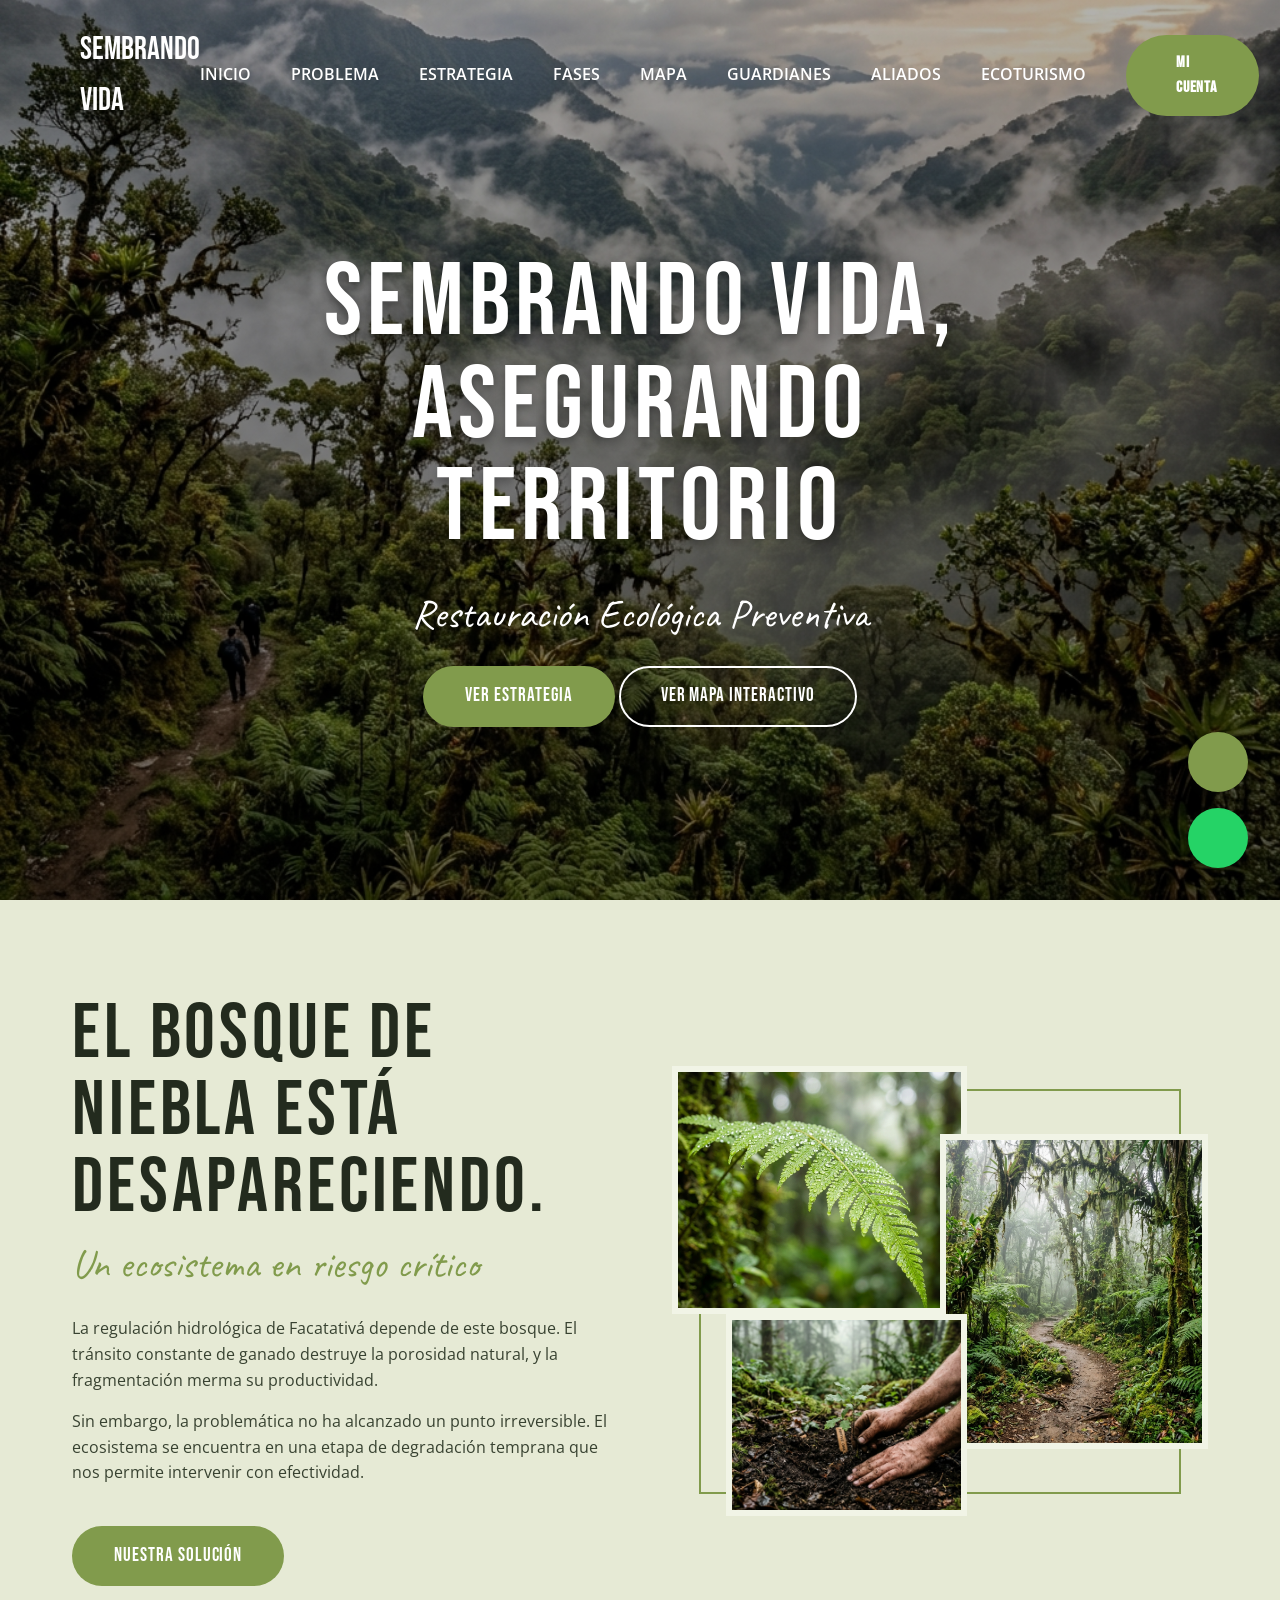
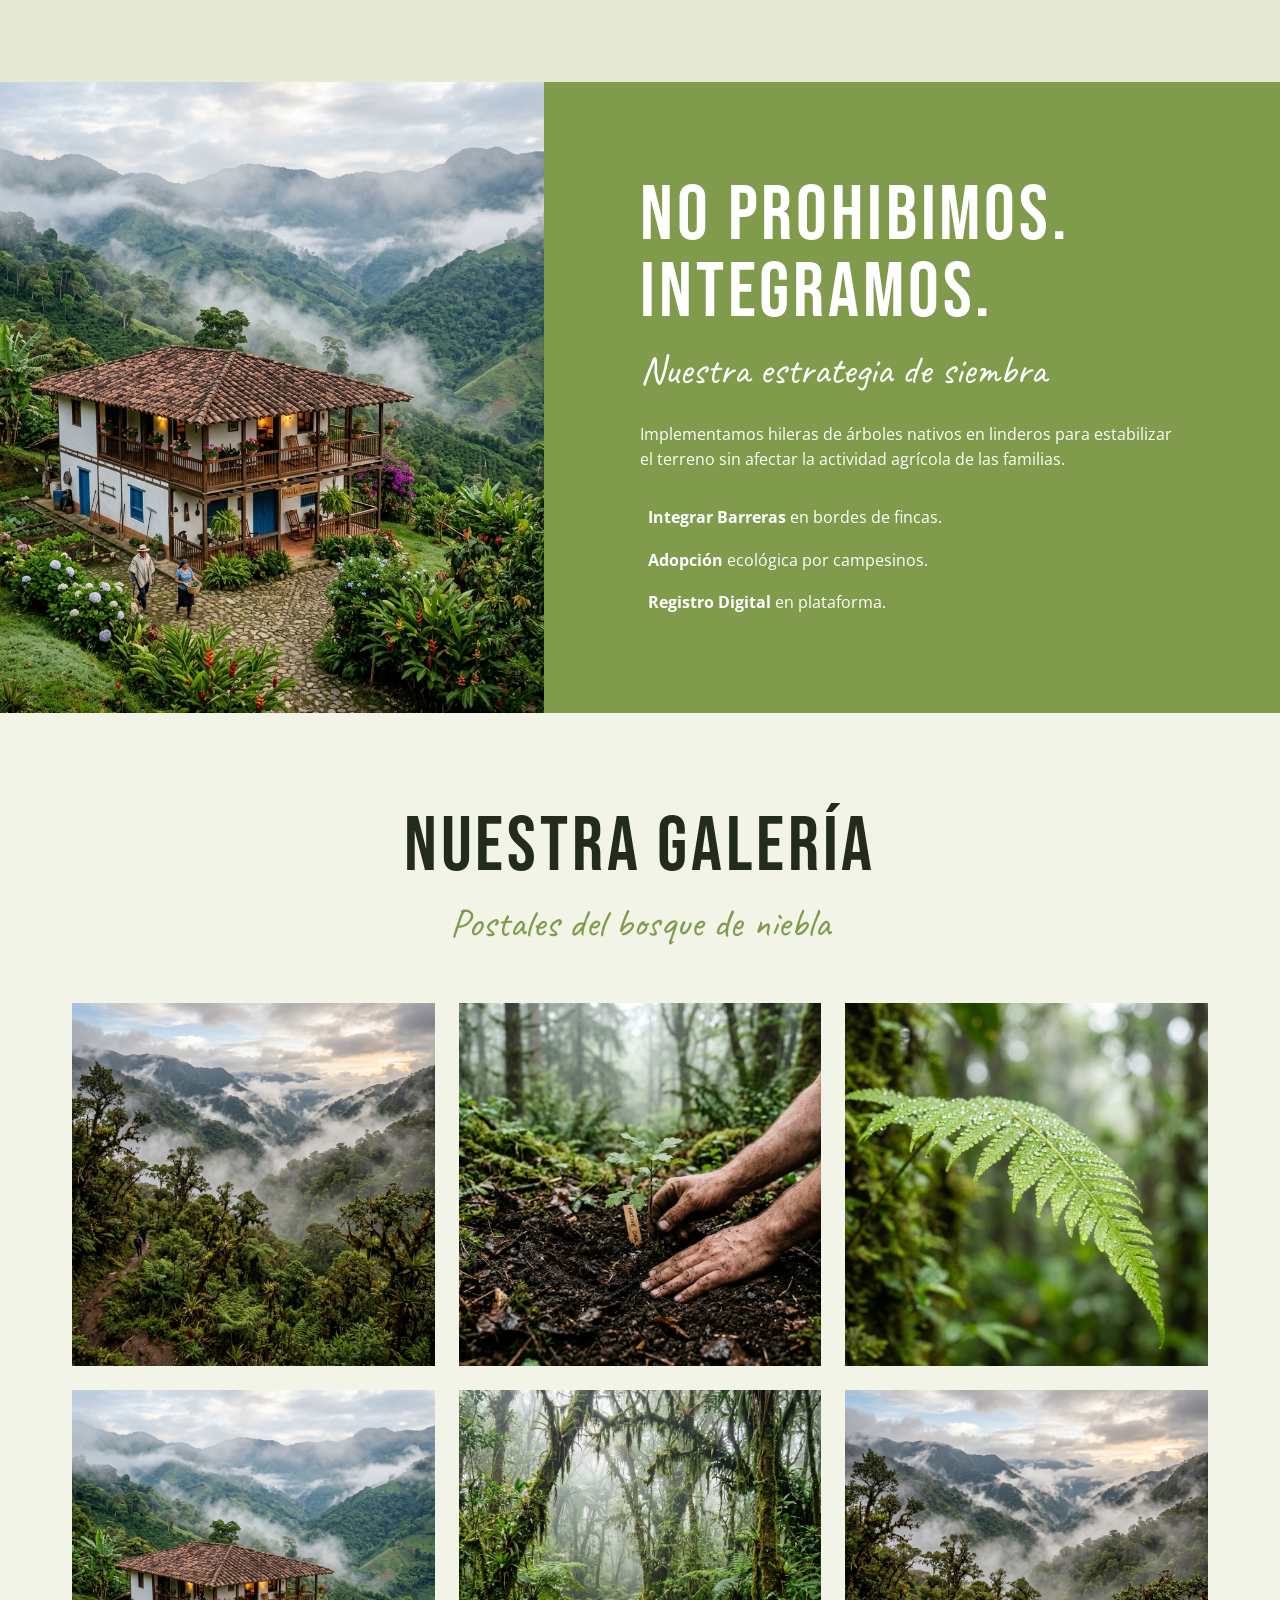
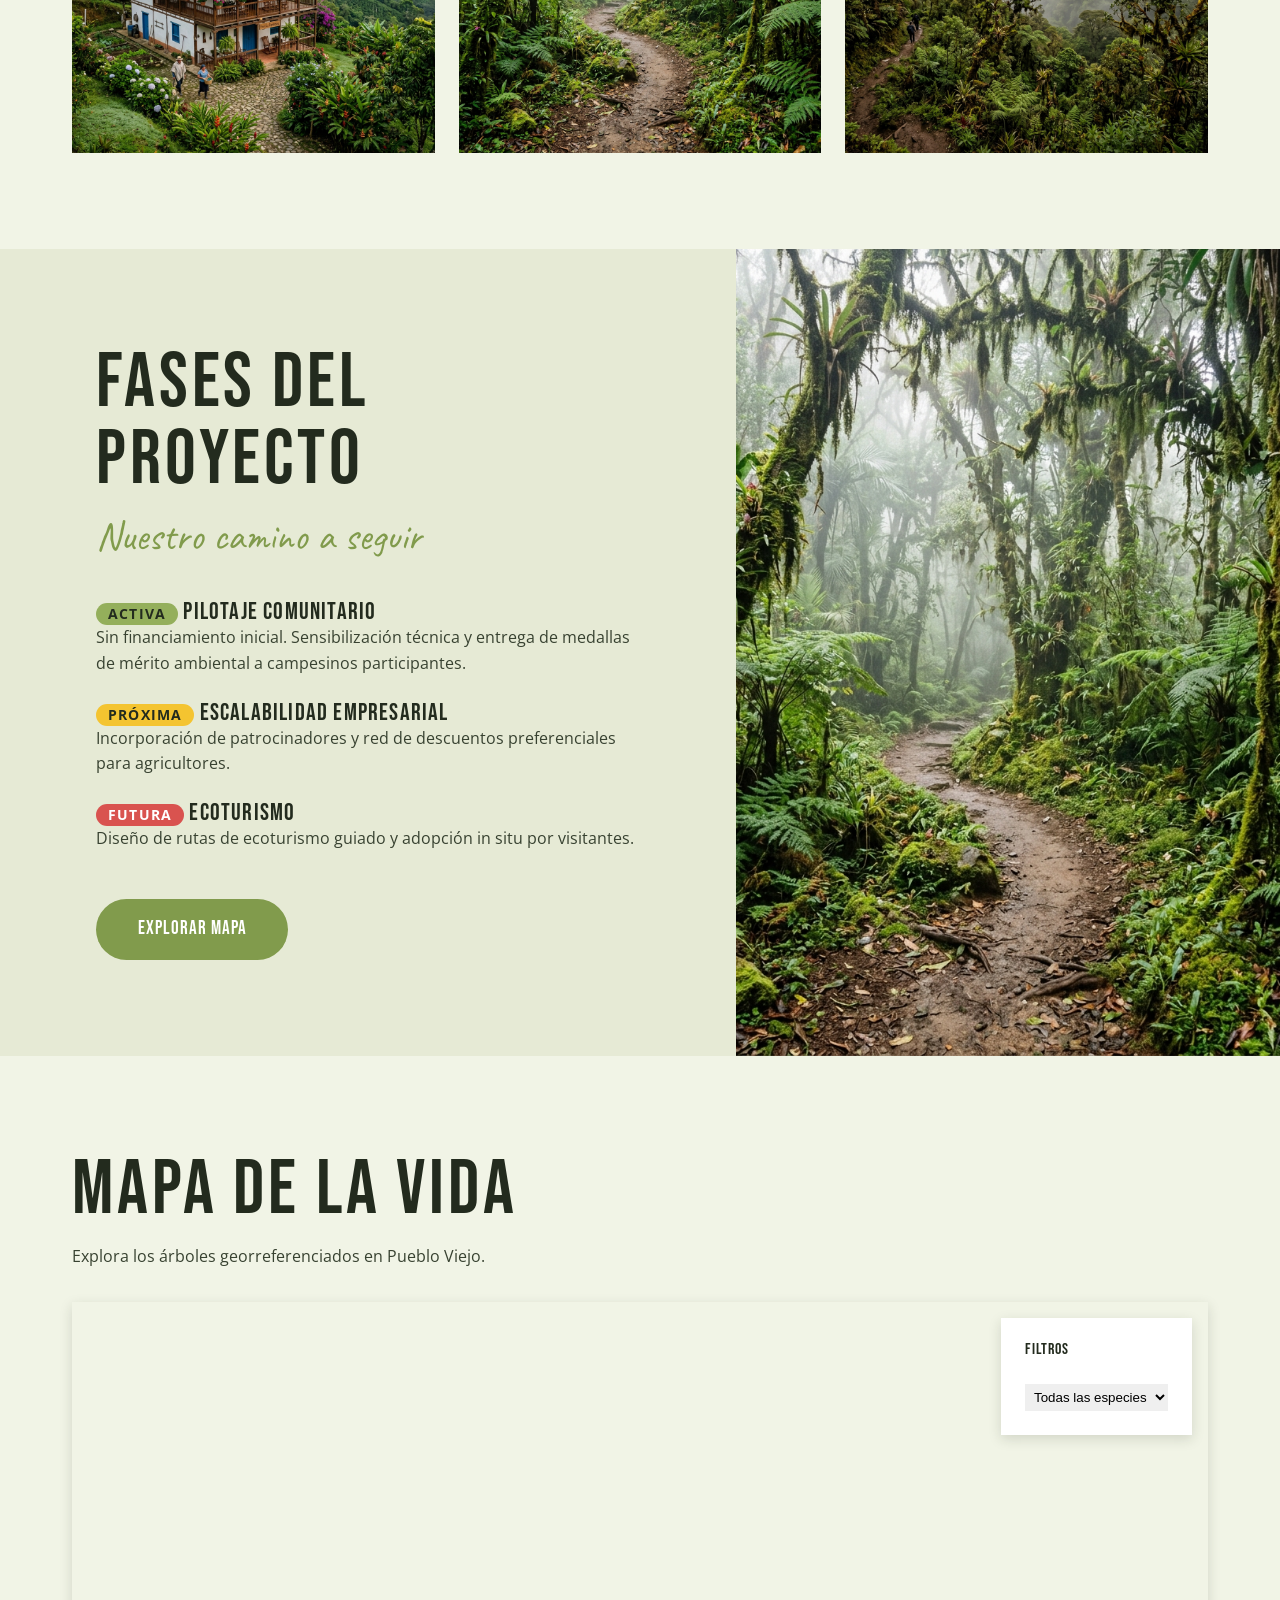
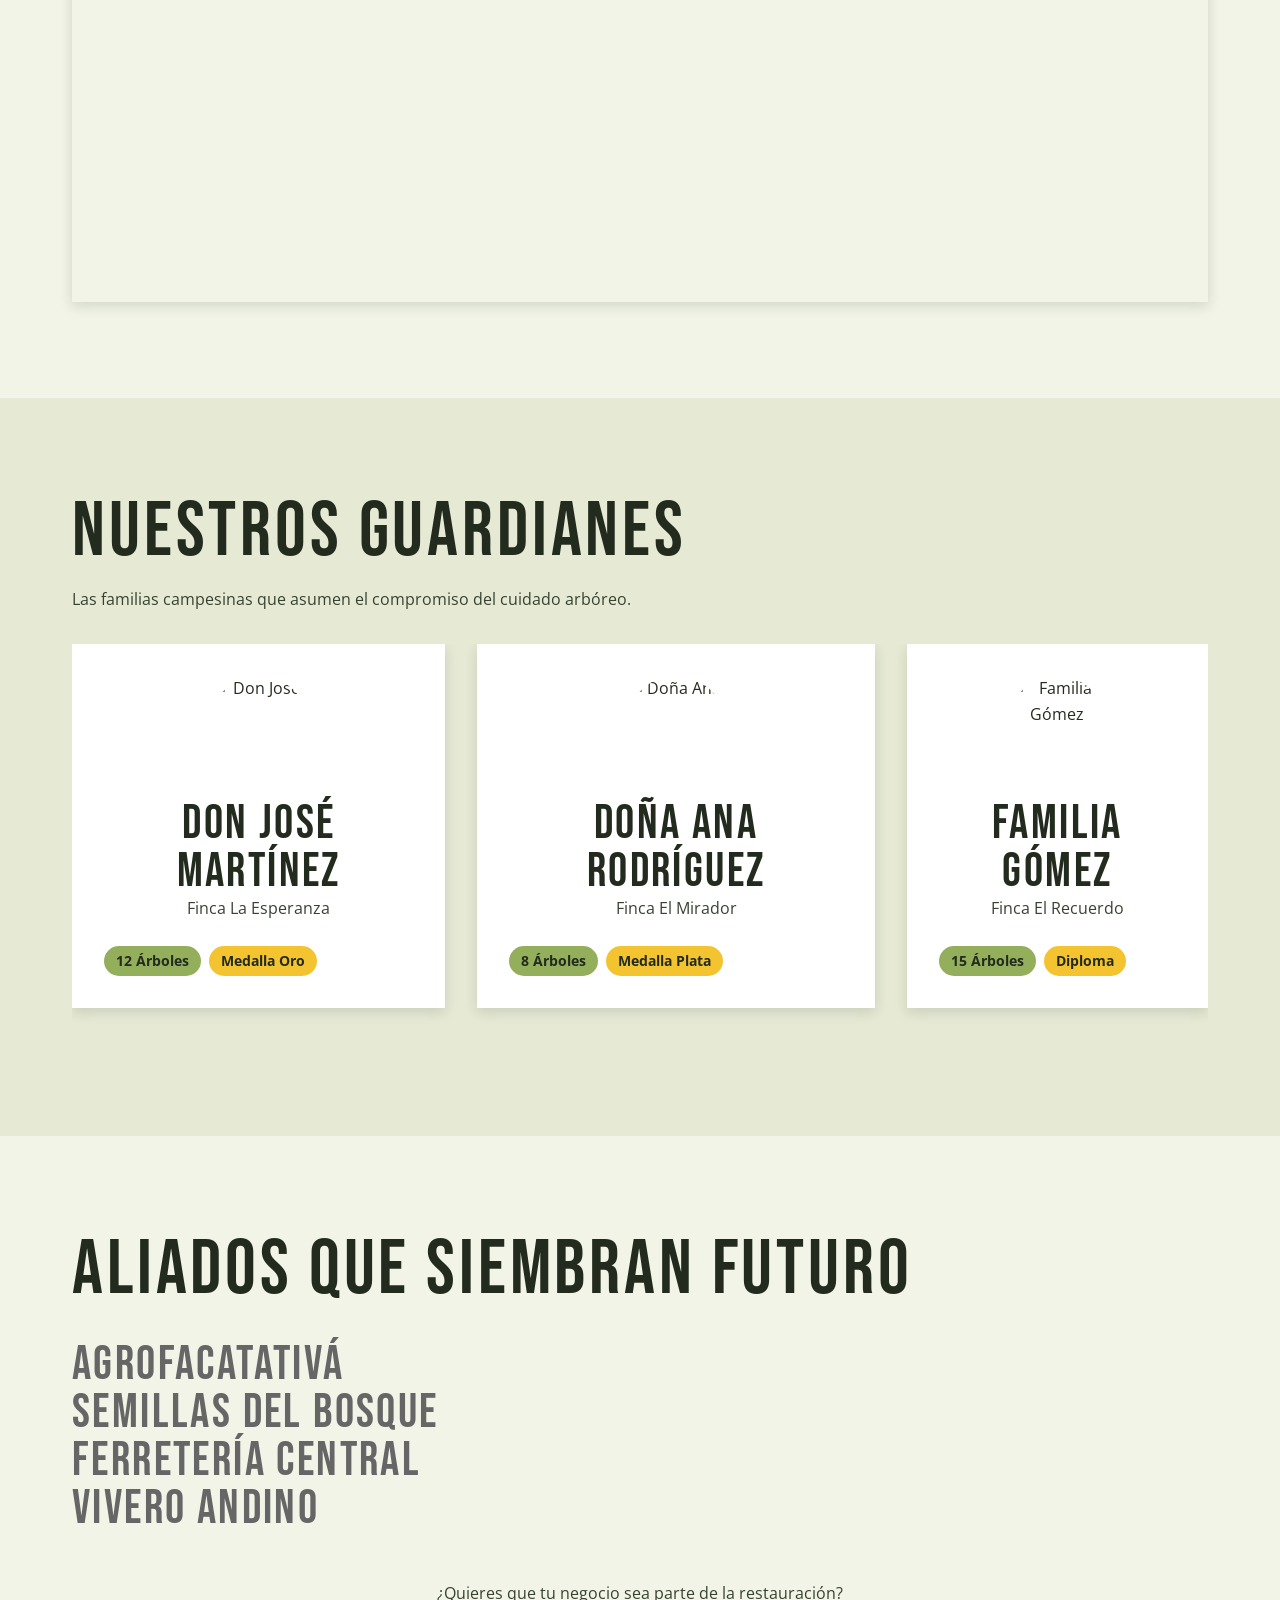
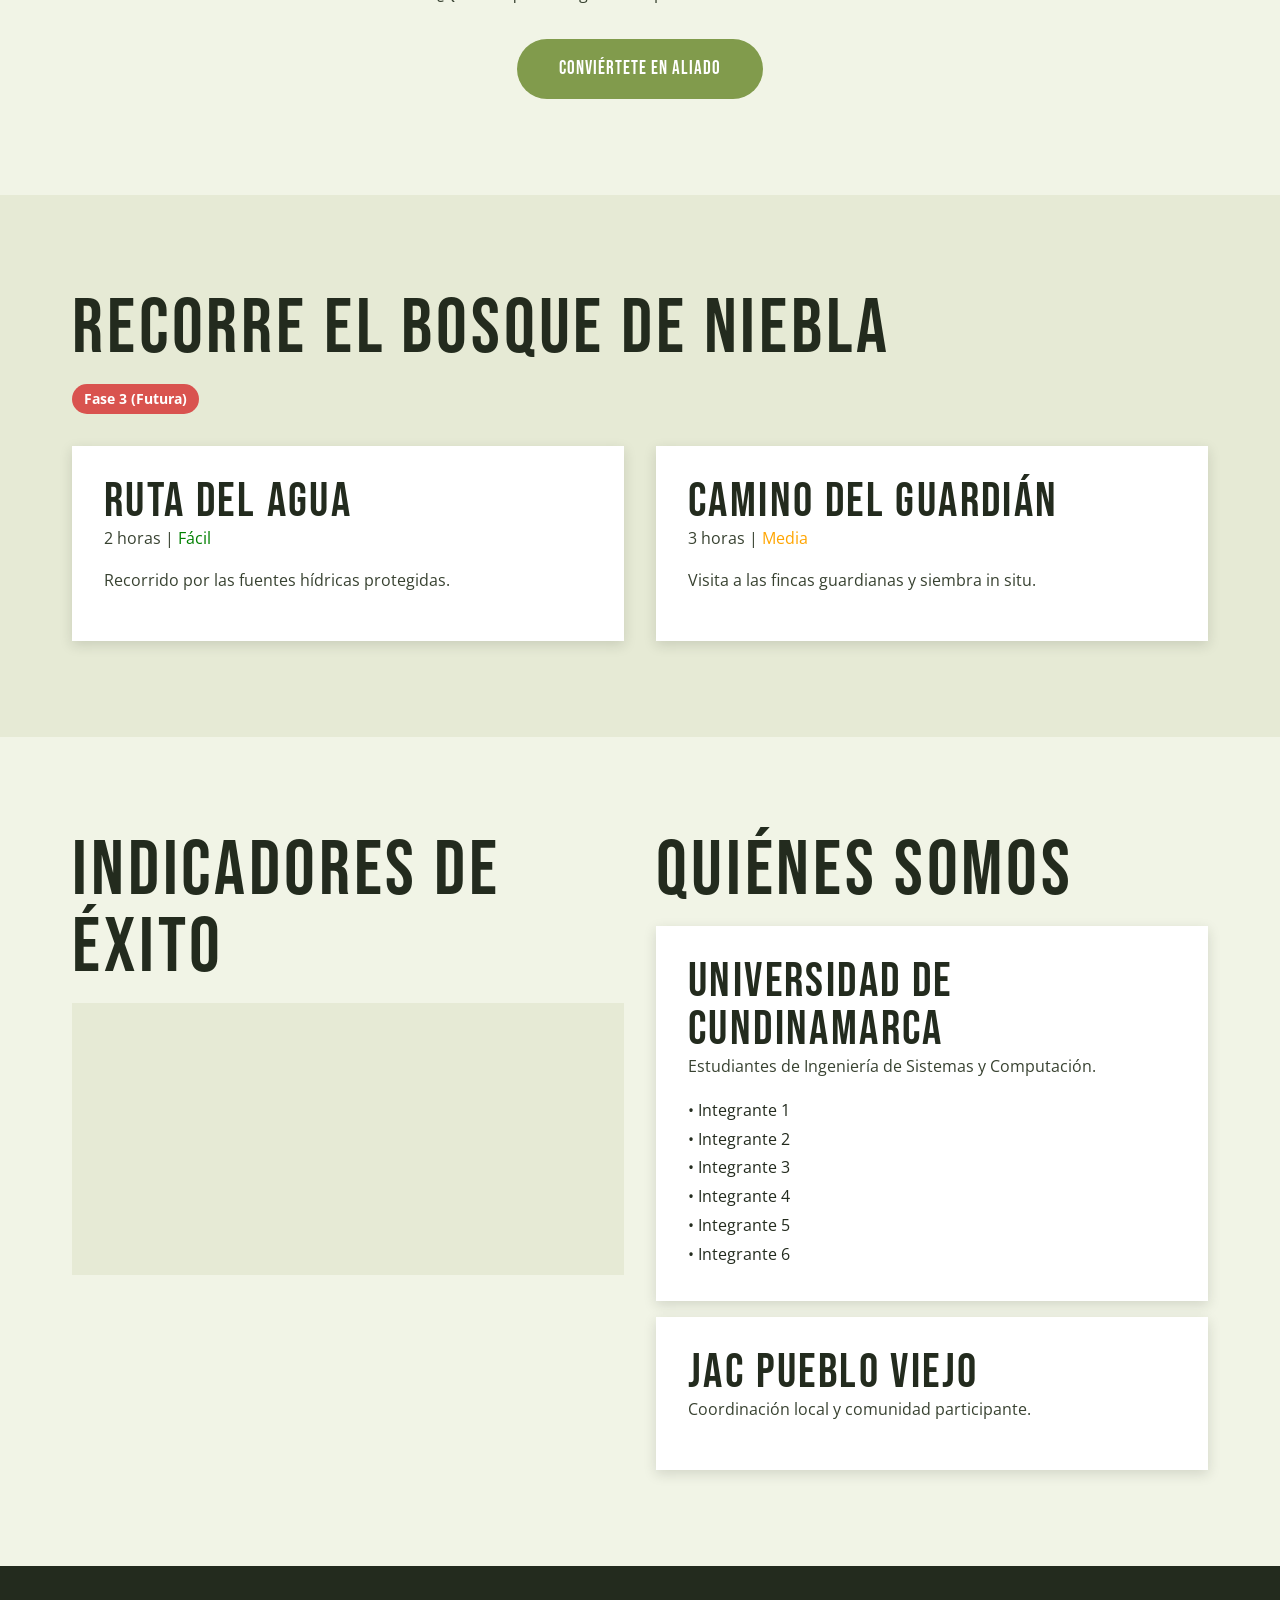
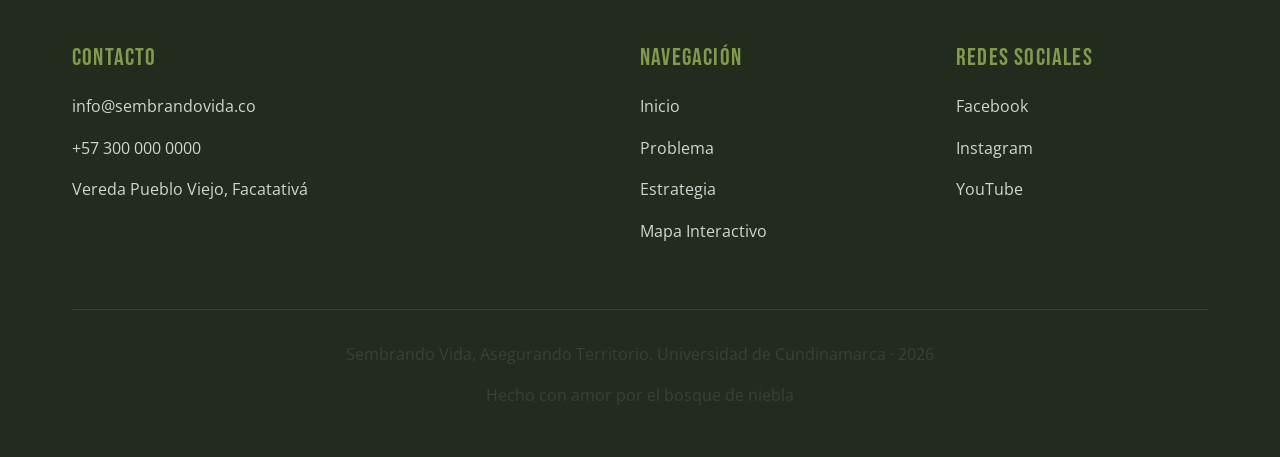
==== index.html @ b7222c46 "Add files via upload" ====
<!DOCTYPE html>
<html lang="es">
<head>
    <meta charset="UTF-8">
    <meta name="viewport" content="width=device-width, initial-scale=1.0">
    <title>Sembrando Vida, Asegurando Territorio | Restauración Ecológica</title>
    <meta name="description" content="Proyecto de restauración ecológica preventiva en la Vereda Pueblo Viejo, Facatativá.">
    
    <!-- CSS -->
    <link rel="stylesheet" href="css/index.css">
    <link rel="stylesheet" href="css/components.css">
    <link rel="stylesheet" href="css/sections.css">
    <link rel="stylesheet" href="css/responsive.css">
    
    <!-- Leaflet CSS -->
    <link rel="stylesheet" href="https://unpkg.com/leaflet@1.9.4/dist/leaflet.css" integrity="sha256-p4NxAoJBhIIN+hmNHrzRCf9tD/miZyoHS5obTRR9BMY=" crossorigin=""/>
    <link rel="stylesheet" href="https://unpkg.com/leaflet.markercluster@1.4.1/dist/MarkerCluster.css" />
    <link rel="stylesheet" href="https://unpkg.com/leaflet.markercluster@1.4.1/dist/MarkerCluster.Default.css" />

    <!-- Icons (Lucide) -->
    <script src="https://unpkg.com/lucide@latest"></script>
</head>
<body>

    <!-- Navbar -->
    <nav class="navbar" id="navbar">
        <div class="container">
            <a href="#" class="logo">
                <i data-lucide="leaf"></i> Sembrando Vida
            </a>
            
            <button class="menu-toggle" id="mobile-menu-btn">
                <i data-lucide="menu"></i>
            </button>
            
            <div class="nav-links" id="nav-links">
                <a href="#inicio">Inicio</a>
                <a href="#problematica">Problema</a>
                <a href="#estrategia">Estrategia</a>
                <a href="#fases">Fases</a>
                <a href="#mapa">Mapa</a>
                <a href="#guardianes">Guardianes</a>
                <a href="#aliados">Aliados</a>
                <a href="#ecoturismo">Ecoturismo</a>
                <a href="login.html" class="btn btn-primary"><i data-lucide="user"></i> Mi Cuenta</a>
            </div>
        </div>
    </nav>

    <!-- Hero Section -->
    <section id="inicio" class="hero">
        <div class="container fade-up">
            <h1>Sembrando Vida,<br>Asegurando Territorio</h1>
            <span class="text-accent" style="color: var(--white);">Restauración Ecológica Preventiva</span>
            
            <div class="hero-actions" style="justify-content: center;">
                <a href="#estrategia" class="btn btn-primary">Ver estrategia</a>
                <a href="#mapa" class="btn btn-outline" style="color: white; border-color: white;">Ver mapa interactivo</a>
            </div>
        </div>
    </section>

    <!-- Problemática Ambiental (Intro Collage) -->
    <section id="problematica" class="section-padding bg-alt">
        <div class="container intro-section">
            <div class="intro-content fade-up">
                <h2>El bosque de niebla está desapareciendo.</h2>
                <span class="text-accent">Un ecosistema en riesgo crítico</span>
                <p>La regulación hidrológica de Facatativá depende de este bosque. El tránsito constante de ganado destruye la porosidad natural, y la fragmentación merma su productividad.</p>
                <p>Sin embargo, la problemática no ha alcanzado un punto irreversible. El ecosistema se encuentra en una etapa de degradación temprana que nos permite intervenir con efectividad.</p>
                <a href="#estrategia" class="btn btn-primary" style="margin-top: 1.5rem;">Nuestra Solución</a>
            </div>
            <div class="intro-collage fade-up">
                <div class="intro-collage-bg"></div>
                <img src="assets/images/leaf-detail.png" alt="Detalle de hoja" class="intro-collage-img1">
                <img src="assets/images/planting-hands.png" alt="Sembrando árbol" class="intro-collage-img2">
                <img src="assets/images/forest-path.png" alt="Camino en el bosque" class="intro-collage-img3">
            </div>
        </div>
    </section>

    <!-- Estrategia (Split Section 1) -->
    <section id="estrategia" class="split-section">
        <div class="split-image" style="background-image: url('assets/images/mountain-finca.png');"></div>
        <div class="split-content bg-primary-split">
            <div class="fade-up">
                <h2>No prohibimos.<br>Integramos.</h2>
                <span class="text-accent" style="color: var(--white);">Nuestra estrategia de siembra</span>
                <p style="color: var(--white);">Implementamos hileras de árboles nativos en linderos para estabilizar el terreno sin afectar la actividad agrícola de las familias.</p>
                <ul style="margin-top: 2rem; display: flex; flex-direction: column; gap: 1rem; color: var(--white);">
                    <li><i data-lucide="trees" style="display:inline; vertical-align:middle; margin-right: 0.5rem;"></i> <strong>Integrar Barreras</strong> en bordes de fincas.</li>
                    <li><i data-lucide="heart-handshake" style="display:inline; vertical-align:middle; margin-right: 0.5rem;"></i> <strong>Adopción</strong> ecológica por campesinos.</li>
                    <li><i data-lucide="smartphone" style="display:inline; vertical-align:middle; margin-right: 0.5rem;"></i> <strong>Registro Digital</strong> en plataforma.</li>
                </ul>
            </div>
        </div>
    </section>

    <!-- Galería -->
    <section id="galeria" class="section-padding">
        <div class="container">
            <div class="section-title-center fade-up">
                <h2>Nuestra Galería</h2>
                <span class="text-accent">Postales del bosque de niebla</span>
            </div>
            <div class="gallery-grid fade-up">
                <div class="gallery-item" style="background-image: url('assets/images/bosque-niebla.png');"></div>
                <div class="gallery-item" style="background-image: url('assets/images/planting-hands.png');"></div>
                <div class="gallery-item" style="background-image: url('assets/images/leaf-detail.png');"></div>
                <div class="gallery-item" style="background-image: url('assets/images/mountain-finca.png');"></div>
                <div class="gallery-item" style="background-image: url('assets/images/forest-path.png');"></div>
                <div class="gallery-item" style="background-image: url('assets/images/bosque-niebla.png');"></div>
            </div>
        </div>
    </section>

    <!-- Fases (Split Section 2) -->
    <section id="fases" class="split-section reverse">
        <div class="split-image" style="background-image: url('assets/images/forest-path.png');"></div>
        <div class="split-content bg-cream-split">
            <div class="fade-up">
                <h2>Fases del Proyecto</h2>
                <span class="text-accent">Nuestro camino a seguir</span>
                
                <div style="margin-top: 2rem;">
                    <h3 style="font-size: 1.5rem;"><span class="badge badge-success">Activa</span> Pilotaje Comunitario</h3>
                    <p>Sin financiamiento inicial. Sensibilización técnica y entrega de medallas de mérito ambiental a campesinos participantes.</p>
                </div>
                
                <div style="margin-top: 1.5rem;">
                    <h3 style="font-size: 1.5rem;"><span class="badge badge-warning">Próxima</span> Escalabilidad Empresarial</h3>
                    <p>Incorporación de patrocinadores y red de descuentos preferenciales para agricultores.</p>
                </div>
                
                <div style="margin-top: 1.5rem;">
                    <h3 style="font-size: 1.5rem;"><span class="badge badge-danger">Futura</span> Ecoturismo</h3>
                    <p>Diseño de rutas de ecoturismo guiado y adopción in situ por visitantes.</p>
                </div>
                
                <a href="#mapa" class="btn btn-primary" style="margin-top: 2rem; align-self: flex-start;">Explorar Mapa</a>
            </div>
        </div>
    </section>

    <!-- Mapa Interactivo -->
    <section id="mapa" class="section-padding">
        <div class="container">
            <div class="section-title fade-up">
                <h2>Mapa de la Vida</h2>
                <p class="text-muted">Explora los árboles georreferenciados en Pueblo Viejo.</p>
            </div>
            
            <div class="map-container fade-up" id="map-container">
                <div id="leaflet-map"></div>
                <div class="map-filters card">
                    <h4 style="margin-bottom: 10px;">Filtros</h4>
                    <select id="filter-especie" style="padding: 5px; border-radius: 0; border: 1px solid var(--deep-moss);">
                        <option value="all">Todas las especies</option>
                        <option value="Arrayán">Arrayán</option>
                        <option value="Aliso">Aliso</option>
                        <option value="Roble">Roble</option>
                        <option value="Siete Cueros">Siete Cueros</option>
                    </select>
                </div>
            </div>
        </div>
    </section>

    <!-- Guardianes -->
    <section id="guardianes" class="section-padding bg-alt">
        <div class="container">
            <div class="section-title fade-up">
                <h2>Nuestros Guardianes</h2>
                <p class="text-muted">Las familias campesinas que asumen el compromiso del cuidado arbóreo.</p>
            </div>
            
            <div class="guardians-carousel fade-up">
                <!-- Se llenará vía JS o dejamos mockups -->
                <div class="guardian-card">
                    <img src="https://ui-avatars.com/api/?name=Jose+Martinez&background=4CAF6E&color=fff&size=120" alt="Don José" class="guardian-photo">
                    <h3>Don José Martínez</h3>
                    <p class="text-muted">Finca La Esperanza</p>
                    <div style="margin-top: 1.5rem; display: flex; gap: 0.5rem;">
                        <span class="badge badge-success">12 Árboles</span>
                        <span class="badge badge-warning">Medalla Oro</span>
                    </div>
                </div>
                <div class="guardian-card">
                    <img src="https://ui-avatars.com/api/?name=Ana+Rodriguez&background=3A7CA5&color=fff&size=120" alt="Doña Ana" class="guardian-photo">
                    <h3>Doña Ana Rodríguez</h3>
                    <p class="text-muted">Finca El Mirador</p>
                    <div style="margin-top: 1.5rem; display: flex; gap: 0.5rem;">
                        <span class="badge badge-success">8 Árboles</span>
                        <span class="badge badge-warning">Medalla Plata</span>
                    </div>
                </div>
                 <div class="guardian-card">
                    <img src="https://ui-avatars.com/api/?name=Familia+Gomez&background=C0704A&color=fff&size=120" alt="Familia Gómez" class="guardian-photo">
                    <h3>Familia Gómez</h3>
                    <p class="text-muted">Finca El Recuerdo</p>
                    <div style="margin-top: 1.5rem; display: flex; gap: 0.5rem;">
                        <span class="badge badge-success">15 Árboles</span>
                        <span class="badge badge-warning">Diploma</span>
                    </div>
                </div>
            </div>
        </div>
    </section>

    <!-- Aliados -->
    <section id="aliados" class="section-padding">
        <div class="container">
            <div class="section-title fade-up">
                <h2>Aliados que Siembran Futuro</h2>
            </div>
            
            <div class="allies-grid fade-up">
                <!-- Mockup logos -->
                <div class="ally-logo">
                    <h3 style="color: #666;">AgroFacatativá</h3>
                </div>
                <div class="ally-logo">
                    <h3 style="color: #666;">Semillas del Bosque</h3>
                </div>
                <div class="ally-logo">
                    <h3 style="color: #666;">Ferretería Central</h3>
                </div>
                <div class="ally-logo">
                    <h3 style="color: #666;">Vivero Andino</h3>
                </div>
            </div>
            
            <div class="text-center fade-up" style="margin-top: 3rem;">
                <p>¿Quieres que tu negocio sea parte de la restauración?</p>
                <a href="#contacto" class="btn btn-primary" style="margin-top: 1rem;">Conviértete en Aliado</a>
            </div>
        </div>
    </section>

    <!-- Ecoturismo -->
    <section id="ecoturismo" class="section-padding bg-alt">
        <div class="container">
            <div class="section-title fade-up">
                <h2>Recorre el Bosque de Niebla</h2>
                <span class="badge badge-danger">Fase 3 (Futura)</span>
            </div>
            
            <div class="problems-grid fade-up">
                <div class="card">
                    <h3>Ruta del Agua</h3>
                    <p><i data-lucide="clock" size="16"></i> 2 horas | <span style="color: green;">Fácil</span></p>
                    <p class="text-muted" style="margin-top: 1rem;">Recorrido por las fuentes hídricas protegidas.</p>
                </div>
                <div class="card">
                    <h3>Camino del Guardián</h3>
                    <p><i data-lucide="clock" size="16"></i> 3 horas | <span style="color: orange;">Media</span></p>
                    <p class="text-muted" style="margin-top: 1rem;">Visita a las fincas guardianas y siembra in situ.</p>
                </div>
            </div>
        </div>
    </section>
    
    <!-- Impacto y Equipo -->
    <section class="section-padding">
        <div class="container problems-grid">
            <div class="fade-up">
                <h2>Indicadores de Éxito</h2>
                <div style="background: var(--bg-alt); padding: 2rem; border-radius: var(--radius-lg); margin-top: 1rem;">
                    <!-- Placeholder para Chart.js -->
                    <canvas id="impactChart" height="200"></canvas>
                </div>
            </div>
            
            <div class="fade-up">
                <h2>Quiénes Somos</h2>
                <div class="card" style="margin-top: 1rem;">
                    <h3><i data-lucide="graduation-cap"></i> Universidad de Cundinamarca</h3>
                    <p class="text-muted">Estudiantes de Ingeniería de Sistemas y Computación.</p>
                    <ul style="margin-top: 1rem; list-style-type: none; line-height: 1.8;">
                        <li>• Integrante 1</li>
                        <li>• Integrante 2</li>
                        <li>• Integrante 3</li>
                        <li>• Integrante 4</li>
                        <li>• Integrante 5</li>
                        <li>• Integrante 6</li>
                    </ul>
                </div>
                <div class="card" style="margin-top: 1rem;">
                    <h3><i data-lucide="users"></i> JAC Pueblo Viejo</h3>
                    <p class="text-muted">Coordinación local y comunidad participante.</p>
                </div>
            </div>
        </div>
    </section>

    <!-- Footer -->
    <footer id="contacto" class="footer">
        <div class="container">
            <div class="footer-grid">
                <div>
                    <h3>Contacto</h3>
                    <div class="footer-links">
                        <a href="#"><i data-lucide="mail" size="16"></i> info@sembrandovida.co</a>
                        <a href="#"><i data-lucide="phone" size="16"></i> +57 300 000 0000</a>
                        <a href="#"><i data-lucide="map-pin" size="16"></i> Vereda Pueblo Viejo, Facatativá</a>
                    </div>
                </div>
                <div>
                    <h3>Navegación</h3>
                    <div class="footer-links">
                        <a href="#inicio">Inicio</a>
                        <a href="#problematica">Problema</a>
                        <a href="#estrategia">Estrategia</a>
                        <a href="#mapa">Mapa Interactivo</a>
                    </div>
                </div>
                <div>
                    <h3>Redes Sociales</h3>
                    <div class="footer-links">
                        <a href="#">Facebook</a>
                        <a href="#">Instagram</a>
                        <a href="#">YouTube</a>
                    </div>
                </div>
            </div>
            <div class="footer-bottom">
                <p>Sembrando Vida, Asegurando Territorio. Universidad de Cundinamarca · 2026</p>
                <p style="margin-top: 0.5rem;"><i data-lucide="leaf" size="14" style="color: var(--primary-light);"></i> Hecho con amor por el bosque de niebla</p>
            </div>
        </div>
    </footer>

    <!-- Floating Action Buttons -->
    <div class="fab-container">
        <button class="fab fab-adopt" title="Adopta un Árbol" onclick="document.getElementById('mapa').scrollIntoView({behavior:'smooth'})">
            <i data-lucide="leaf"></i>
        </button>
        <button class="fab fab-whatsapp" id="btn-whatsapp" title="WhatsApp">
            <i data-lucide="message-circle"></i>
        </button>
    </div>

    <!-- Modal WhatsApp Simulado -->
    <div class="modal-overlay" id="whatsapp-modal">
        <div class="modal-content">
            <button class="modal-close" id="close-whatsapp">&times;</button>
            <i data-lucide="message-circle" size="48" style="color: #25D366; margin-bottom: 1rem;"></i>
            <h2>Redireccionando a WhatsApp</h2>
            <p class="text-muted">Te estamos conectando con la línea de Sembrando Vida...</p>
            <div class="spinner"></div>
        </div>
    </div>

    <!-- Scripts -->
    <script src="js/data/arboles.js"></script>
    <script src="https://unpkg.com/leaflet@1.9.4/dist/leaflet.js" integrity="sha256-20nQCchB9co0qIjJZRGuk2/Z9VM+kNiyxNV1lvTlZBo=" crossorigin=""></script>
    <script src="https://unpkg.com/leaflet.markercluster@1.4.1/dist/leaflet.markercluster.js"></script>
    <script src="https://cdn.jsdelivr.net/npm/chart.js"></script>
    
    <script src="js/main.js"></script>
    <script src="js/map.js"></script>
    <script src="js/animations.js"></script>
    <script src="js/counters.js"></script>
    
    <!-- Initialize Lucide Icons -->
    <script>
      lucide.createIcons();
    </script>
</body>
</html>
---- css/index.css ----
/* Google Fonts: Bebas Neue, Caveat, Open Sans */
@import url('https://fonts.googleapis.com/css2?family=Bebas+Neue&family=Caveat:wght@400;700&family=Open+Sans:ital,wght@0,400;0,600;0,700;1,400&display=swap');

:root {
  /* Colors - Moselhaus Style */
  --bg-cream: #F1F4E6;
  --bg-cream-dark: #E6EAD5;
  --olive-green: #819B4C;
  --olive-green-light: #94AF5B;
  --dark-forest: #232B1E;
  --dark-forest-soft: #384231;
  --white: #FFFFFF;
  
  --primary: var(--olive-green);
  --primary-light: var(--olive-green-light);
  --secondary: var(--olive-green);
  --accent: var(--olive-green);
  --bg-light: var(--bg-cream);
  --bg-alt: var(--bg-cream-dark);
  --dark: var(--dark-forest);
  --dark-soft: var(--dark-forest-soft);

  /* Typography */
  --font-heading: 'Bebas Neue', cursive; /* Bebas Neue is sans-serif but often classified as display */
  --font-body: 'Open Sans', sans-serif;
  --font-accent: 'Caveat', cursive;

  /* Spacing */
  --space-xs: 0.5rem;
  --space-sm: 1rem;
  --space-md: 2rem;
  --space-lg: 4rem;
  --space-xl: 6rem;

  /* Shadows - Minimalist/Editorial */
  --shadow-sm: none;
  --shadow-md: none;
  --shadow-lg: 0 4px 12px rgba(35, 43, 30, 0.15); /* Soft shadow for image overlapping */

  /* Border Radius - Moselhaus style uses pill buttons but square images */
  --radius-sm: 0px;
  --radius-md: 0px;
  --radius-lg: 0px;
  --radius-full: 50px; /* For buttons */

  /* Transitions */
  --transition-fast: 0.2s ease-out;
  --transition-normal: 0.3s ease-out;
  --transition-slow: 0.5s ease-out;
}

* {
  margin: 0;
  padding: 0;
  box-sizing: border-box;
}

html {
  scroll-behavior: smooth;
}

body {
  font-family: var(--font-body);
  color: var(--dark);
  background-color: var(--bg-light);
  line-height: 1.6;
  overflow-x: hidden;
  -webkit-font-smoothing: antialiased;
}

h1, h2, h3, h4, h5, h6 {
  font-family: var(--font-heading);
  line-height: 1;
  color: var(--dark);
  font-weight: 400; 
  text-transform: uppercase;
  letter-spacing: 0.05em;
}

h1 {
  font-size: clamp(4rem, 8vw, 7rem);
}

h2 {
  font-size: clamp(3rem, 6vw, 5rem);
  margin-bottom: var(--space-sm);
}

h3 {
  font-size: clamp(2rem, 4vw, 3rem);
}

p {
  margin-bottom: var(--space-sm);
  font-size: 1rem;
  color: var(--dark-soft);
}

a {
  color: var(--primary);
  text-decoration: none;
  transition: color var(--transition-fast);
}

a:hover {
  color: var(--dark);
}

ul {
  list-style: none;
}

img {
  max-width: 100%;
  height: auto;
  display: block;
}

/* Utilities */
.container {
  width: 100%;
  max-width: 1200px;
  margin: 0 auto;
  padding: 0 var(--space-md);
}

.text-center {
  text-align: center;
}

.section-padding {
  padding: var(--space-xl) 0;
}

.bg-alt {
  background: var(--bg-alt);
  position: relative;
}

/* Typography styles */
.text-accent {
  font-family: var(--font-accent);
  font-style: normal;
  color: var(--primary);
  font-size: 2.5rem;
  text-transform: none;
  letter-spacing: normal;
  margin-top: -10px;
  margin-bottom: 20px;
  display: block;
}

.text-muted {
  color: var(--dark-soft);
}
---- css/components.css ----
/* --- Buttons --- */
.btn {
  display: inline-flex;
  align-items: center;
  justify-content: center;
  gap: 0.5rem;
  padding: 0.8rem 2.5rem;
  font-family: var(--font-heading);
  font-weight: 400;
  font-size: 1.2rem;
  text-transform: uppercase;
  letter-spacing: 0.05em;
  border-radius: var(--radius-full);
  border: 2px solid transparent;
  cursor: pointer;
  transition: all var(--transition-fast);
  text-decoration: none;
}

.btn-primary {
  background-color: var(--olive-green);
  color: var(--white);
}

.btn-primary:hover {
  background-color: var(--dark-forest);
  color: var(--white);
}

.btn-accent {
  background-color: var(--olive-green);
  color: var(--white);
}

.btn-accent:hover {
  background-color: var(--dark-forest);
  color: var(--white);
}

.btn-outline {
  background-color: transparent;
  color: var(--olive-green);
  border: 2px solid var(--olive-green);
}

.btn-outline:hover {
  background-color: var(--olive-green);
  color: var(--white);
}

/* --- Cards --- */
.card {
  background-color: var(--white);
  border-radius: var(--radius-md);
  padding: var(--space-md);
  box-shadow: var(--shadow-lg);
  transition: all var(--transition-normal);
  border: none;
}

.card:hover {
  transform: translateY(-4px);
  box-shadow: 0 10px 20px rgba(35, 43, 30, 0.1);
}

.glass-card {
  background: rgba(255, 255, 255, 0.9);
  border: none;
  border-radius: var(--radius-md);
  padding: var(--space-md);
  box-shadow: var(--shadow-lg);
}

.dark-glass {
  background: var(--dark-forest);
  border: none;
  color: var(--white);
  border-radius: var(--radius-md);
}

/* --- Badges & Tags --- */
.badge {
  display: inline-flex;
  align-items: center;
  gap: 0.25rem;
  padding: 0.25rem 0.75rem;
  font-size: 0.875rem;
  font-family: var(--font-body);
  font-weight: 700;
  border-radius: var(--radius-full);
  border: none;
}

.badge-success { background-color: var(--olive-green-light); color: var(--dark-forest); }
.badge-warning { background-color: #F4C430; color: var(--dark-forest); }
.badge-danger { background-color: #D9534F; color: var(--white); }

/* --- Floating Actions --- */
.fab-container {
  position: fixed;
  bottom: 2rem;
  right: 2rem;
  display: flex;
  flex-direction: column;
  gap: 1rem;
  z-index: 99;
}

.fab {
  width: 60px;
  height: 60px;
  border-radius: 50%;
  display: flex;
  align-items: center;
  justify-content: center;
  box-shadow: var(--shadow-lg);
  cursor: pointer;
  transition: transform var(--transition-normal);
  border: none;
  font-size: 1.5rem;
}

.fab:hover {
  transform: scale(1.1);
}

.fab-whatsapp {
  background-color: #25D366;
  color: var(--white);
}

.fab-adopt {
  background-color: var(--olive-green);
  color: var(--white);
}

/* --- Modals --- */
.modal-overlay {
  position: fixed;
  top: 0;
  left: 0;
  right: 0;
  bottom: 0;
  background: rgba(241, 244, 230, 0.9);
  display: flex;
  align-items: center;
  justify-content: center;
  z-index: 1000;
  opacity: 0;
  pointer-events: none;
  transition: opacity var(--transition-normal);
}

.modal-overlay.active {
  opacity: 1;
  pointer-events: auto;
}

.modal-content {
  background: var(--white);
  border: none;
  border-radius: var(--radius-md);
  padding: var(--space-lg);
  max-width: 500px;
  width: 90%;
  position: relative;
  transform: translateY(20px);
  transition: transform var(--transition-normal);
  text-align: center;
  box-shadow: var(--shadow-lg);
}

.modal-overlay.active .modal-content {
  transform: translateY(0);
}

.modal-close {
  position: absolute;
  top: 1rem;
  right: 1rem;
  background: none;
  border: none;
  font-size: 1.5rem;
  cursor: pointer;
  color: var(--dark-forest);
}

.spinner {
  border: 3px solid rgba(0,0,0,0.1);
  width: 40px;
  height: 40px;
  border-radius: 50%;
  border-left-color: var(--olive-green);
  animation: spin 1s linear infinite;
  margin: 1rem auto;
}

@keyframes spin {
  0% { transform: rotate(0deg); }
  100% { transform: rotate(360deg); }
}
---- css/sections.css ----
/* --- Navbar --- */
.navbar {
  position: fixed;
  top: 0;
  width: 100%;
  padding: 1.5rem 0;
  z-index: 50;
  transition: all var(--transition-normal);
  background: transparent;
}

.navbar.scrolled {
  background: rgba(241, 244, 230, 0.95);
  padding: 1rem 0;
  box-shadow: 0 2px 10px rgba(0,0,0,0.1);
}

.navbar .container {
  display: flex;
  justify-content: space-between;
  align-items: center;
}

.logo {
  display: flex;
  align-items: center;
  gap: 0.5rem;
  font-family: var(--font-heading);
  font-size: 2rem;
  color: var(--white);
  text-decoration: none;
}

.navbar.scrolled .logo, .navbar.scrolled .nav-links a, .navbar.scrolled .menu-toggle {
  color: var(--dark-forest);
}

.nav-links {
  display: flex;
  gap: 2.5rem;
  align-items: center;
}

.nav-links a {
  color: var(--white);
  font-weight: 600;
  font-size: 1rem;
  text-transform: uppercase;
  transition: color var(--transition-fast);
}

.nav-links a:hover {
  color: var(--olive-green);
}

.menu-toggle {
  display: none;
  background: none;
  border: none;
  font-size: 1.5rem;
  cursor: pointer;
  color: var(--white);
}

/* --- Hero Section --- */
.hero {
  min-height: 100vh;
  position: relative;
  display: flex;
  align-items: center;
  justify-content: center;
  text-align: center;
  background-image: 
    linear-gradient(rgba(0, 0, 0, 0.3), rgba(0, 0, 0, 0.5)),
    url('../assets/images/bosque-niebla.png');
  background-size: cover;
  background-position: center;
  color: var(--white);
  padding-top: 80px;
}

.hero .container {
  position: relative;
  z-index: 10;
  max-width: 900px;
  display: flex;
  flex-direction: column;
  align-items: center;
}

.hero h1 {
  color: var(--white);
  margin-bottom: 2rem;
  text-shadow: 0 4px 10px rgba(0,0,0,0.3);
}

/* --- Secciones Comunes --- */
.section-title {
  margin-bottom: 2rem;
}

.section-title h2 {
  color: var(--dark-forest);
}

.section-title-center {
  text-align: center;
  margin-bottom: 3rem;
}

/* --- Layouts Especiales: Intro Collage --- */
.intro-section {
  display: grid;
  grid-template-columns: 1fr;
  gap: 4rem;
  align-items: center;
}

@media (min-width: 900px) {
  .intro-section {
    grid-template-columns: 1fr 1fr;
  }
}

.intro-collage {
  position: relative;
  width: 100%;
  height: 450px;
}

.intro-collage-bg {
  position: absolute;
  top: 5%;
  left: 5%;
  width: 90%;
  height: 90%;
  border: 2px solid var(--olive-green);
  z-index: 1;
}

.intro-collage-img1 {
  position: absolute;
  top: 0;
  left: 0;
  width: 55%;
  height: 55%;
  object-fit: cover;
  z-index: 2;
  border: 6px solid var(--bg-cream);
}

.intro-collage-img2 {
  position: absolute;
  bottom: 0;
  left: 10%;
  width: 45%;
  height: 45%;
  object-fit: cover;
  z-index: 3;
  border: 6px solid var(--bg-cream);
}

.intro-collage-img3 {
  position: absolute;
  top: 15%;
  right: 0;
  width: 50%;
  height: 70%;
  object-fit: cover;
  z-index: 2;
  border: 6px solid var(--bg-cream);
}

/* --- Layouts Especiales: Split Section --- */
.split-section {
  display: flex;
  flex-direction: column;
}

@media (min-width: 900px) {
  .split-section {
    flex-direction: row;
    align-items: stretch;
  }
}

.split-image, .split-content {
  flex: 1;
}

.split-image {
  min-height: 400px;
  background-size: cover;
  background-position: center;
}

.split-content {
  padding: 4rem 3rem;
  display: flex;
  flex-direction: column;
  justify-content: center;
}

@media (min-width: 900px) {
  .split-content {
    padding: 6rem;
  }
}

.bg-primary-split {
  background-color: var(--olive-green);
  color: var(--white);
}

.bg-primary-split h2, .bg-primary-split p, .bg-primary-split .text-accent {
  color: var(--white);
}

.bg-cream-split {
  background-color: var(--bg-cream-dark);
  color: var(--dark-forest);
}

.split-section.reverse {
  flex-direction: column-reverse;
}

@media (min-width: 900px) {
  .split-section.reverse {
    flex-direction: row-reverse;
  }
}

/* --- Gallery Grid --- */
.gallery-grid {
  display: grid;
  grid-template-columns: repeat(2, 1fr);
  gap: 1.5rem;
  padding: 0;
}

@media (min-width: 768px) {
  .gallery-grid {
    grid-template-columns: repeat(3, 1fr);
  }
}

.gallery-item {
  aspect-ratio: 1;
  background-size: cover;
  background-position: center;
}

/* --- Problemática (Adaptada) --- */
.problems-grid {
  display: grid;
  grid-template-columns: 1fr;
  gap: 2rem;
}

@media (min-width: 768px) {
  .problems-grid {
    grid-template-columns: repeat(2, 1fr);
  }
}

.problem-card {
  display: flex;
  align-items: flex-start;
  gap: 1.5rem;
}

.problem-icon {
  font-size: 2.5rem;
  color: var(--olive-green);
}

.problem-text h3 {
  margin-bottom: 0.5rem;
  font-size: 1.5rem;
}

/* --- Mapa --- */
.map-container {
  height: 600px;
  width: 100%;
  position: relative;
  box-shadow: var(--shadow-lg);
}

#leaflet-map {
  width: 100%;
  height: 100%;
  z-index: 1;
}

.map-filters {
  position: absolute;
  top: 1rem;
  right: 1rem;
  z-index: 2;
  background: var(--white);
  padding: 1.5rem;
  border-radius: var(--radius-md);
  display: flex;
  flex-direction: column;
  gap: 1rem;
  box-shadow: var(--shadow-lg);
}

/* Leaflet Customizations */
.leaflet-popup-content-wrapper {
  border-radius: var(--radius-md);
}

.popup-custom .popup-header {
  background-color: var(--olive-green);
  color: white;
  padding: 10px;
  font-family: var(--font-heading);
  text-transform: uppercase;
  font-size: 1.2rem;
}

/* --- Guardianes --- */
.guardians-carousel {
  display: flex;
  overflow-x: auto;
  gap: 2rem;
  padding-bottom: 2rem;
  scrollbar-width: thin;
}

.guardian-card {
  min-width: 300px;
  text-align: center;
  padding: 2rem;
  background: var(--white);
  border-radius: var(--radius-md);
  box-shadow: var(--shadow-lg);
}

.guardian-photo {
  width: 100px;
  height: 100px;
  border-radius: 50%;
  margin: 0 auto 1.5rem;
  object-fit: cover;
}

/* --- Footer --- */
.footer {
  background-color: var(--dark-forest);
  color: var(--white);
  padding: 5rem 0 2rem;
}

.footer-grid {
  display: grid;
  grid-template-columns: 2fr 1fr 1fr;
  gap: 4rem;
  margin-bottom: 4rem;
}

.footer h3 {
  color: var(--olive-green);
  margin-bottom: 1.5rem;
  font-family: var(--font-heading);
  text-transform: uppercase;
  font-size: 1.5rem;
  letter-spacing: 0.05em;
}

.footer-links {
  display: flex;
  flex-direction: column;
  gap: 1rem;
}

.footer-links a {
  color: var(--white);
  opacity: 0.8;
  font-family: var(--font-body);
}

.footer-links a:hover {
  opacity: 1;
  color: var(--olive-green);
}

.footer-bottom {
  text-align: center;
  padding-top: 2rem;
  border-top: 1px solid rgba(255, 255, 255, 0.1);
  color: rgba(255, 255, 255, 0.6);
  font-family: var(--font-body);
  font-size: 0.85rem;
}

/* --- Animations --- */
.fade-up {
  opacity: 0;
  transform: translateY(20px);
  transition: opacity 0.8s ease-out, transform 0.8s ease-out;
}

.fade-up.visible {
  opacity: 1;
  transform: translateY(0);
}
---- css/responsive.css ----
/* --- Responsive CSS --- */

/* Tablets (1024px and below) */
@media (max-width: 1024px) {
  .hero-stats {
    grid-template-columns: repeat(2, 1fr);
  }
  
  .problems-grid {
    gap: 1rem;
  }
}

/* Mobile Devices (768px and below) */
@media (max-width: 768px) {
  h1 { font-size: 2.5rem; }
  h2 { font-size: 2rem; }
  
  .nav-links {
    display: none; /* Hide for mobile, can add a menu later */
  }
  
  .menu-toggle {
    display: block;
  }
  
  .hero {
    padding-top: 100px;
    background-attachment: scroll; /* Disable parallax on mobile */
  }
  
  .hero-stats {
    grid-template-columns: 1fr 1fr;
  }

  .problems-grid {
    grid-template-columns: 1fr;
  }
  
  .strategy-steps {
    flex-direction: column;
    gap: 3rem;
  }
  
  .strategy-steps::before {
    top: 0;
    left: 50%;
    bottom: 0;
    width: 4px;
    height: auto;
    transform: translateX(-50%);
  }
  
  .step-card {
    width: 100%;
  }
  
  .footer-grid {
    grid-template-columns: 1fr;
    text-align: center;
  }
  
  .map-container {
    height: 400px;
  }
}

/* Small Mobile (480px and below) */
@media (max-width: 480px) {
  .hero-stats {
    grid-template-columns: 1fr;
  }
  
  .hero-actions {
    flex-direction: column;
  }
}
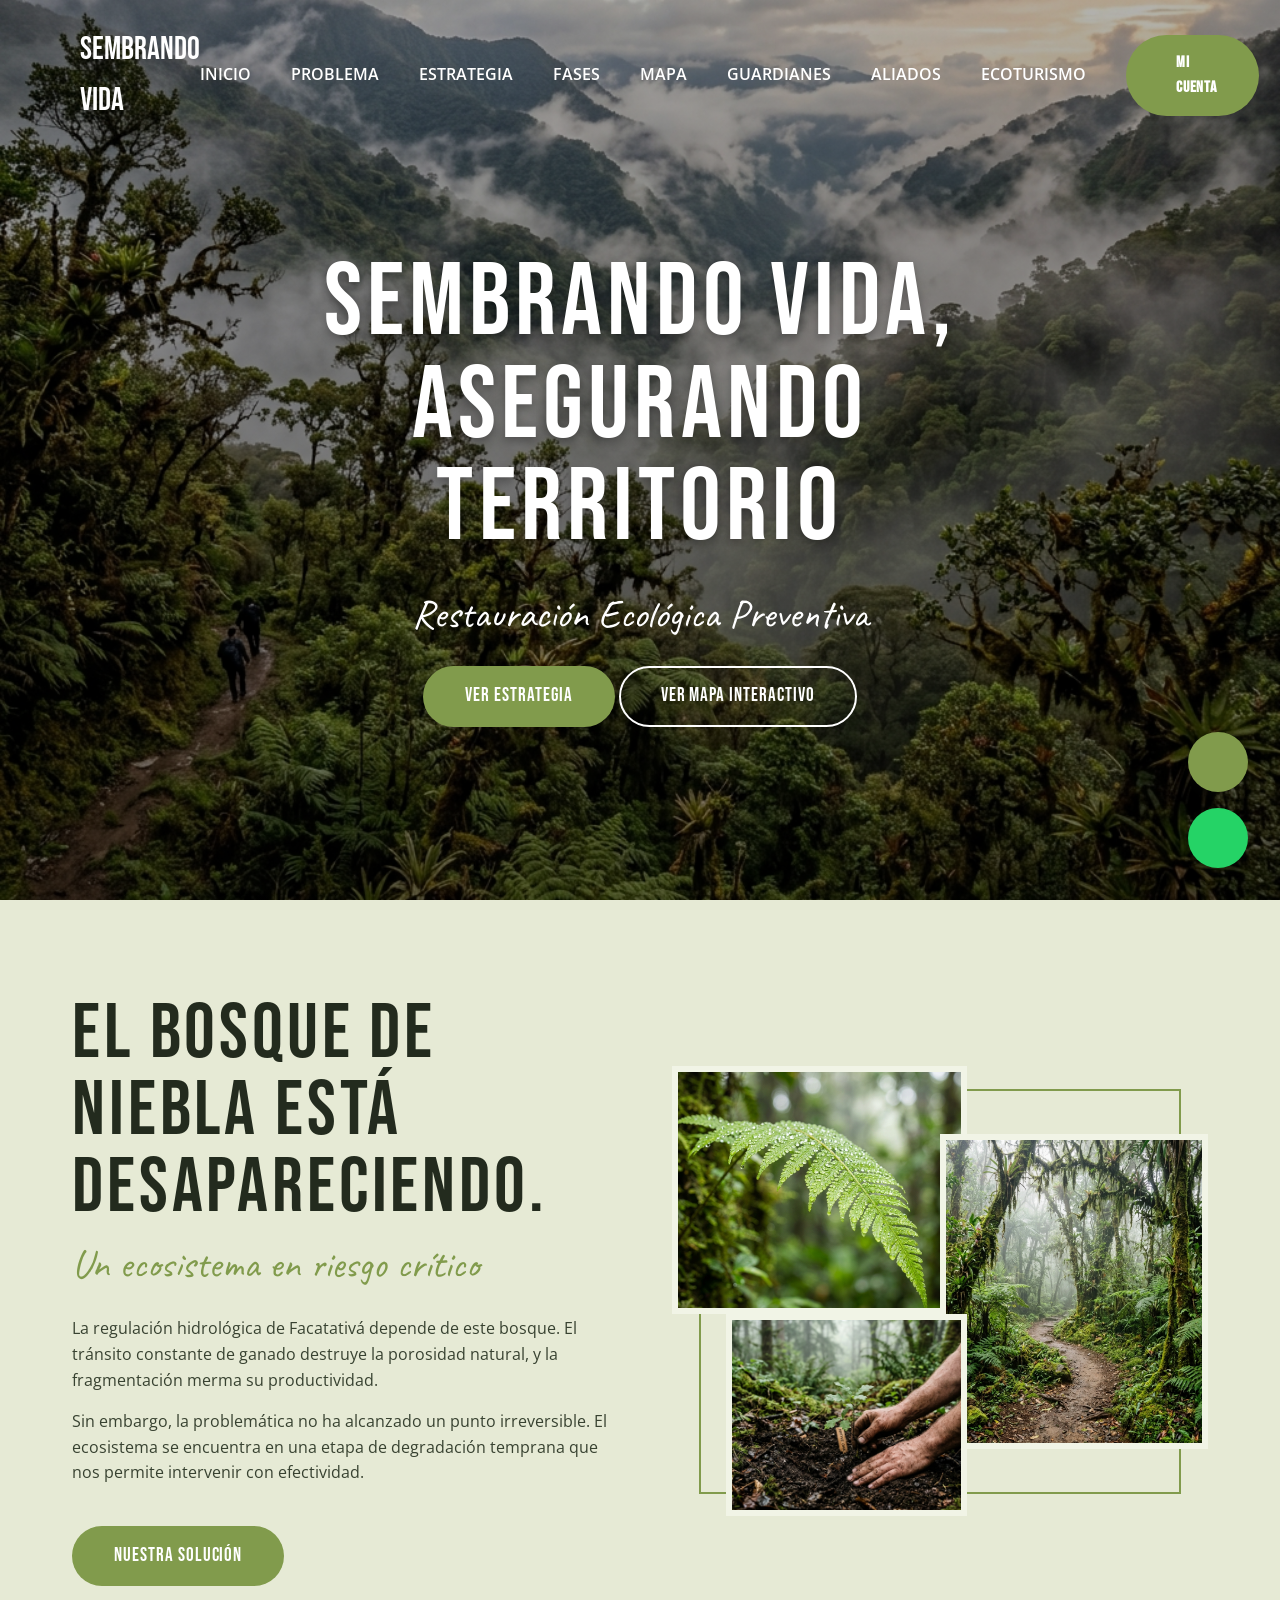
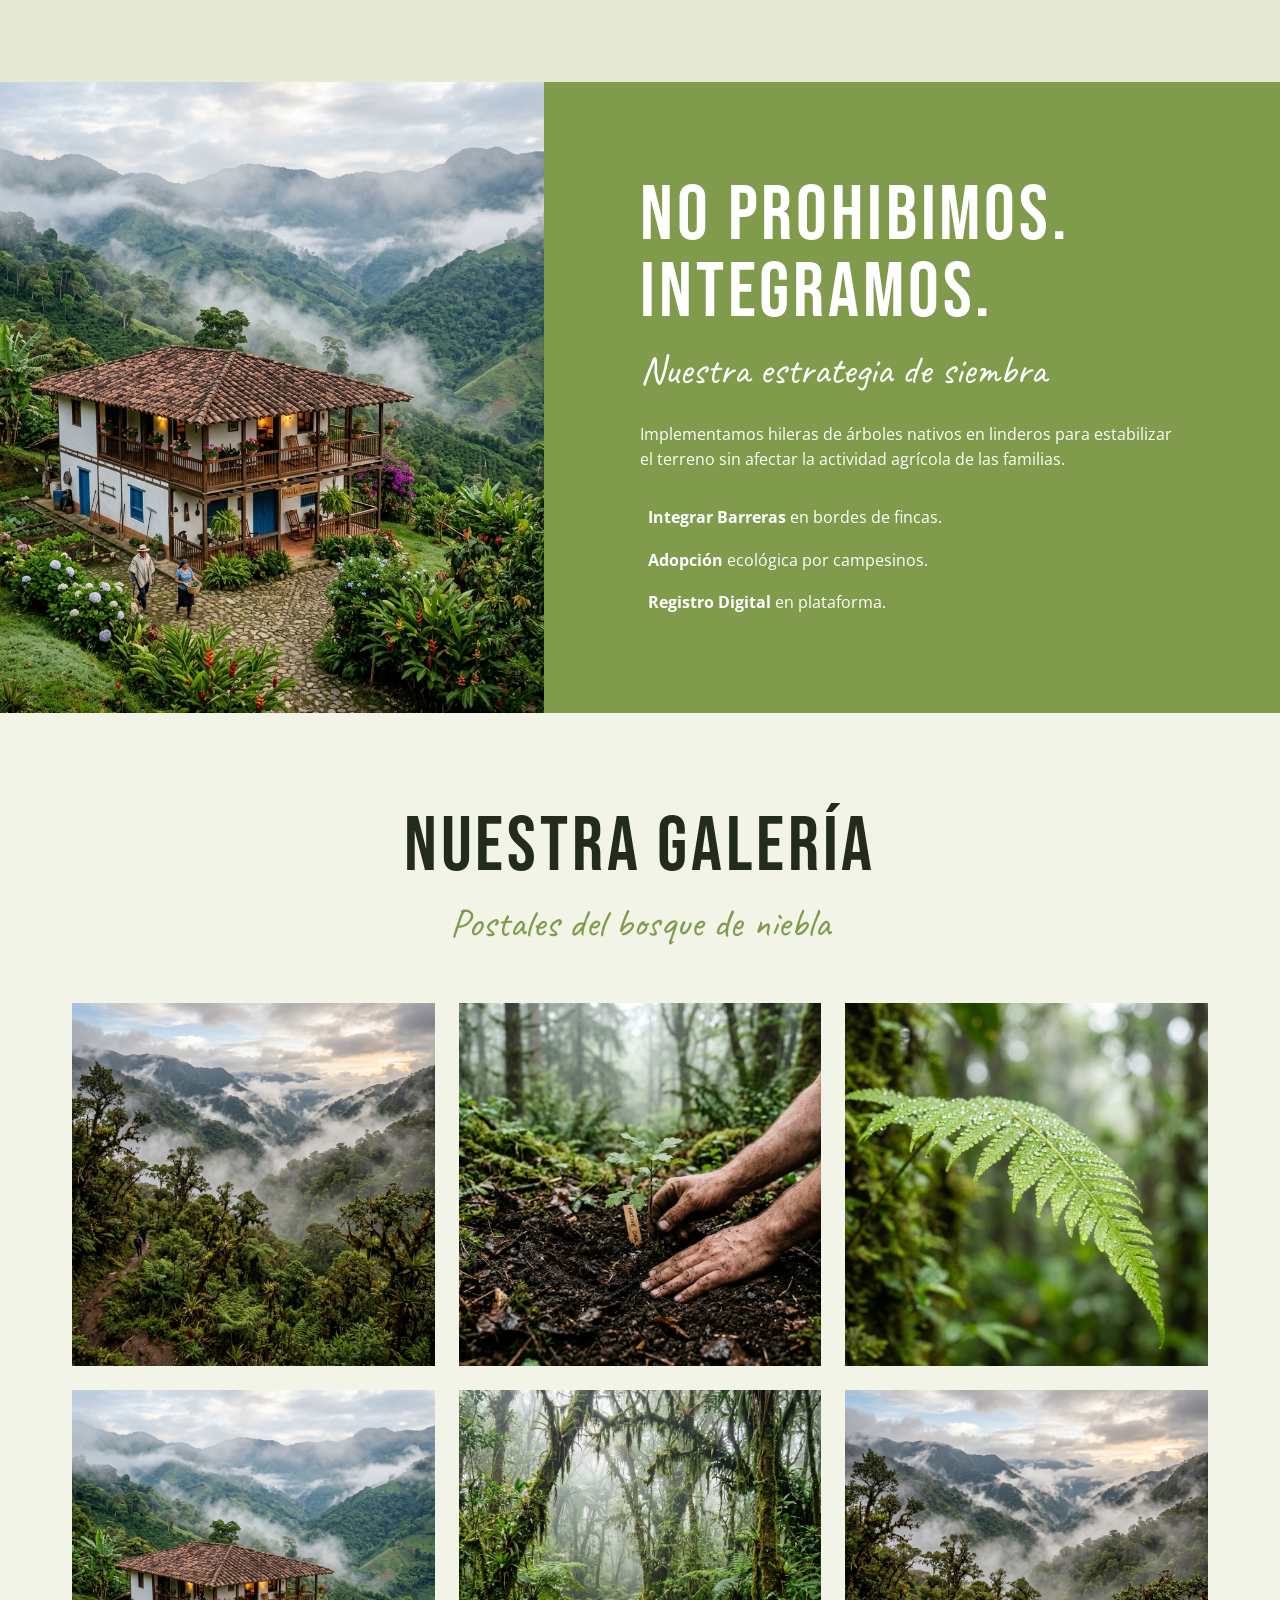
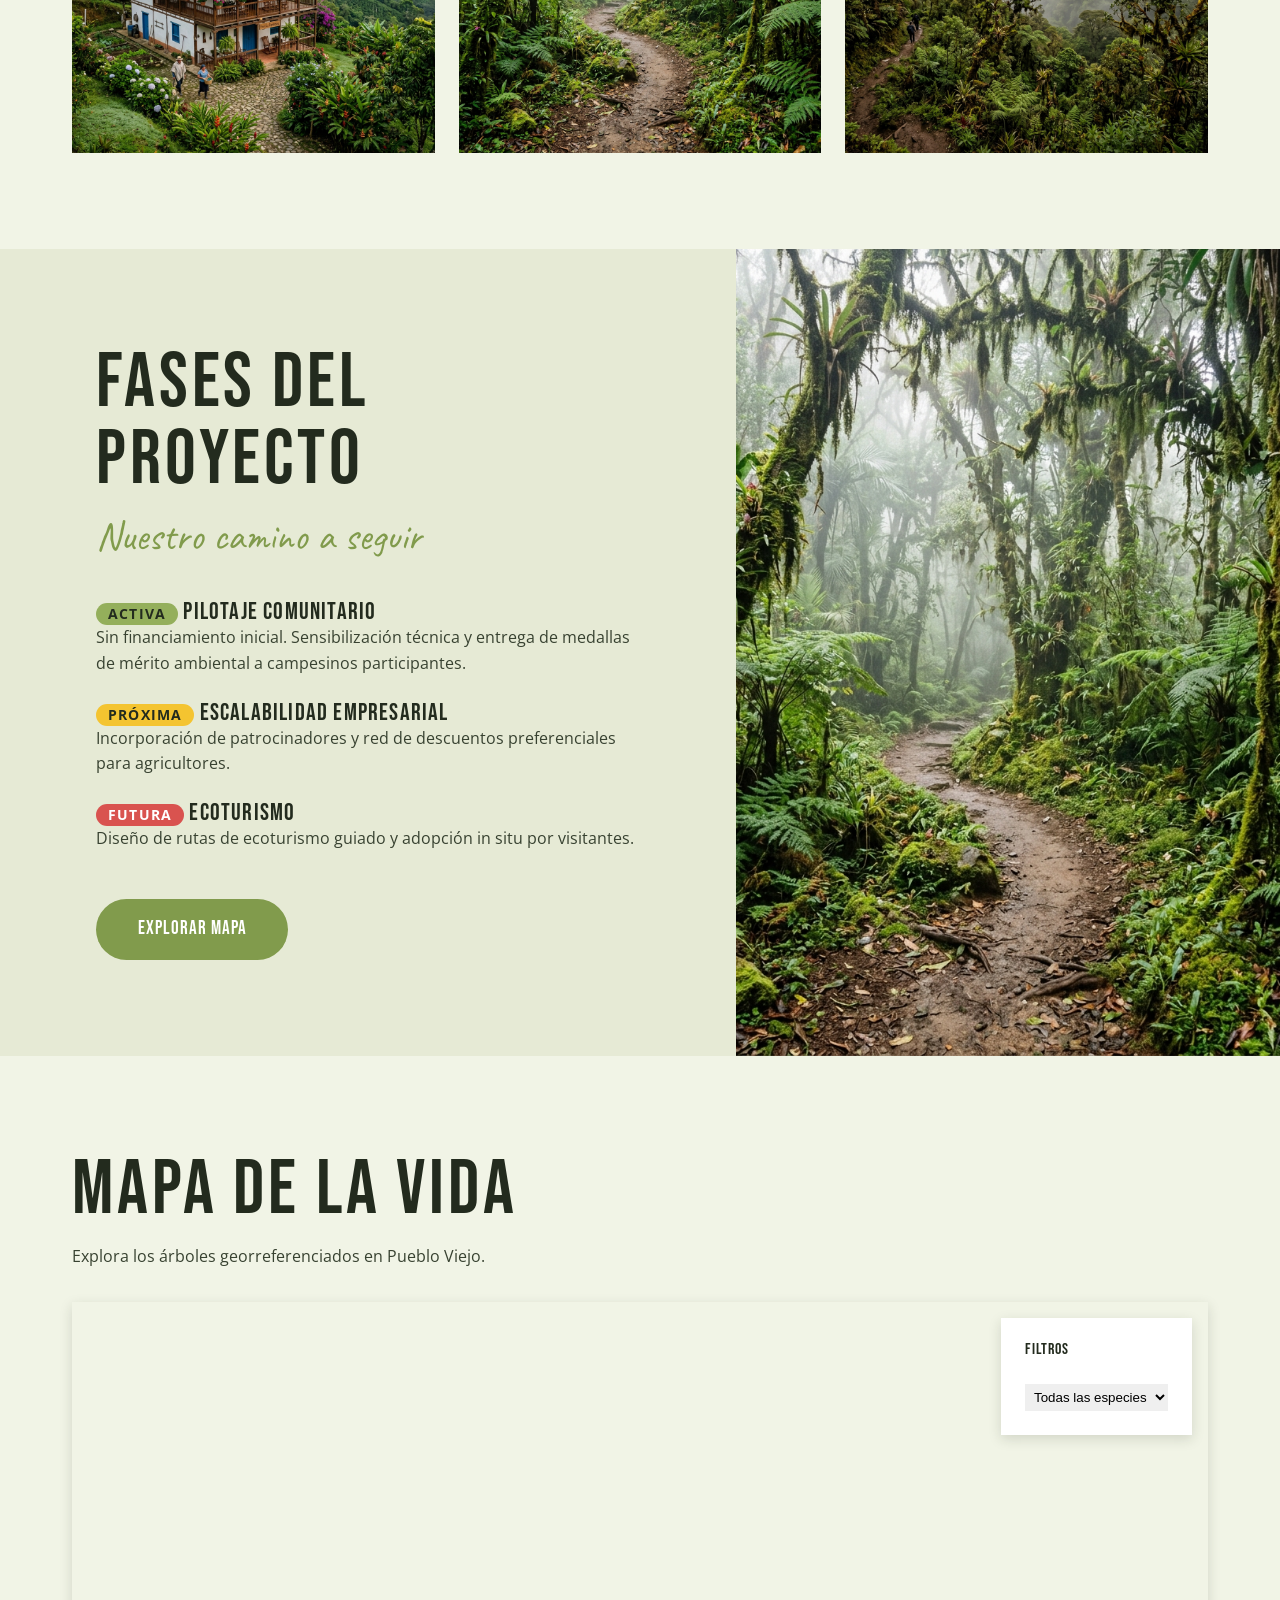
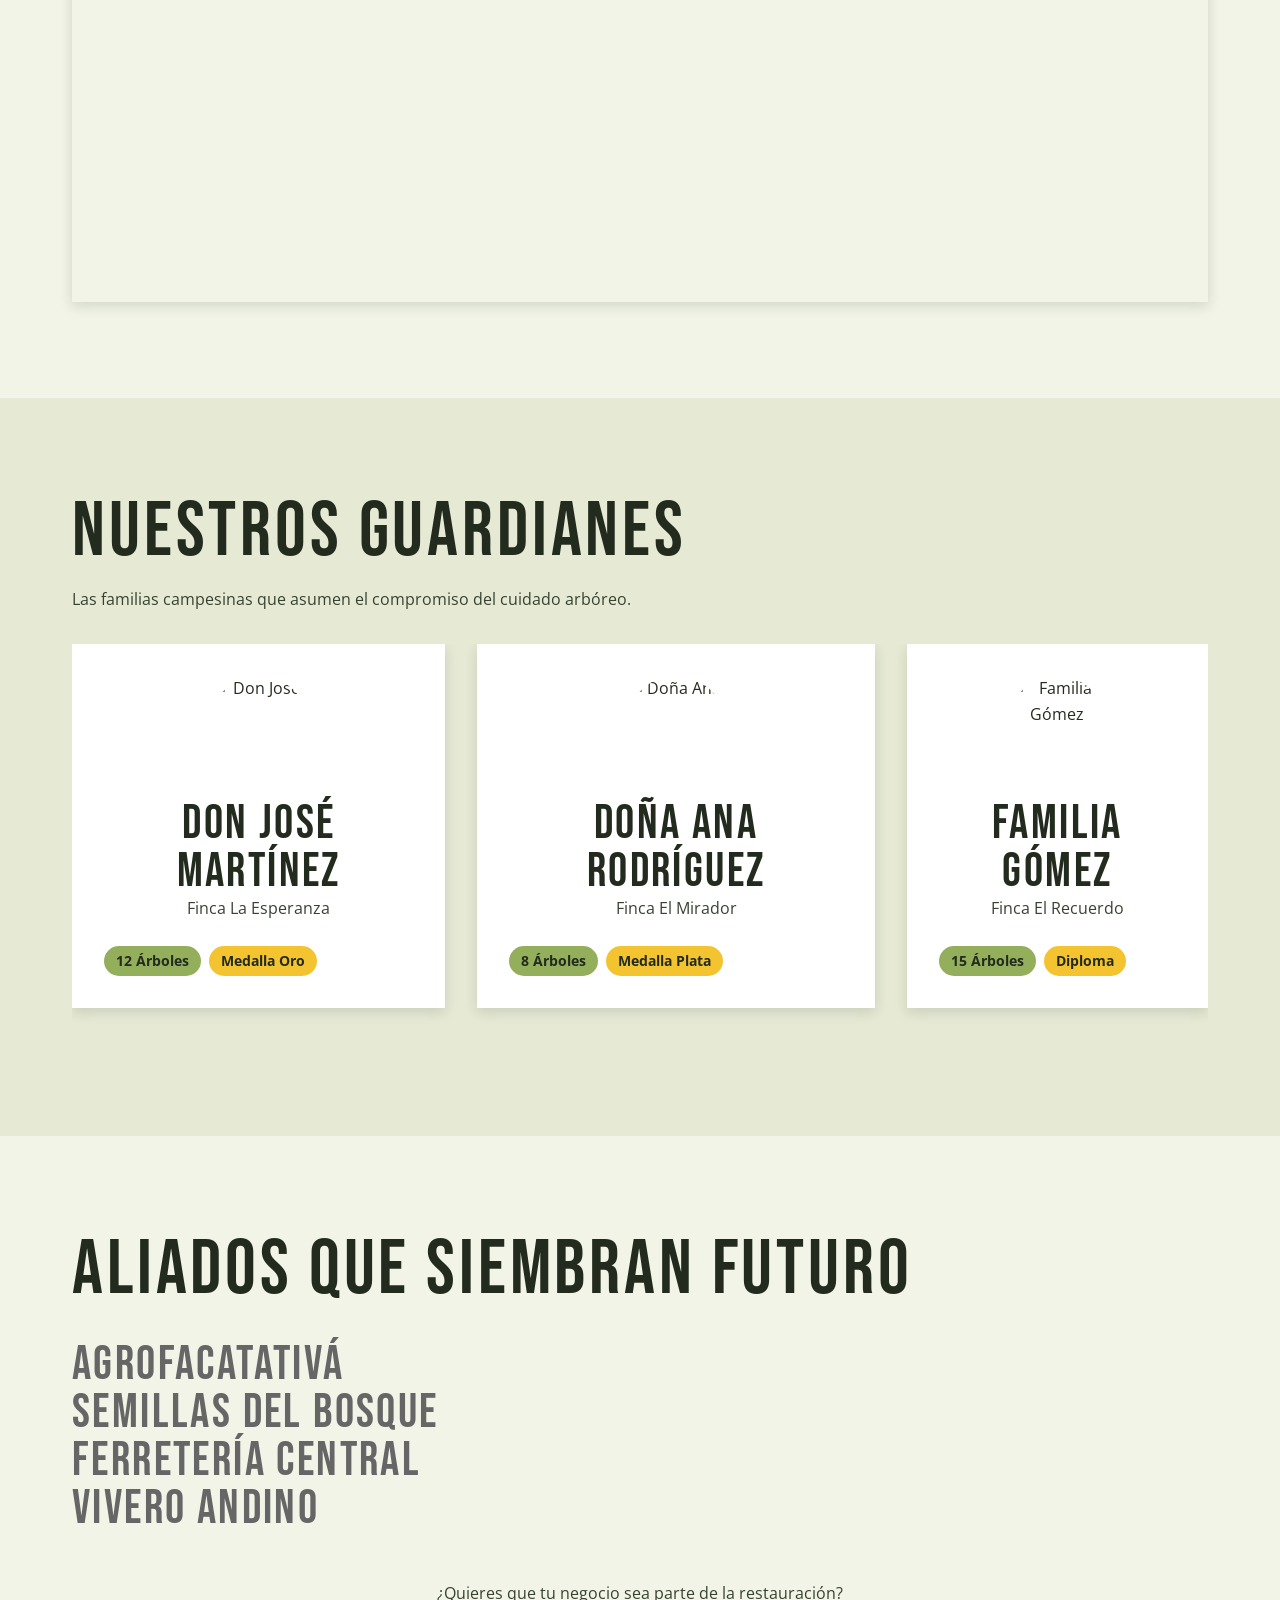
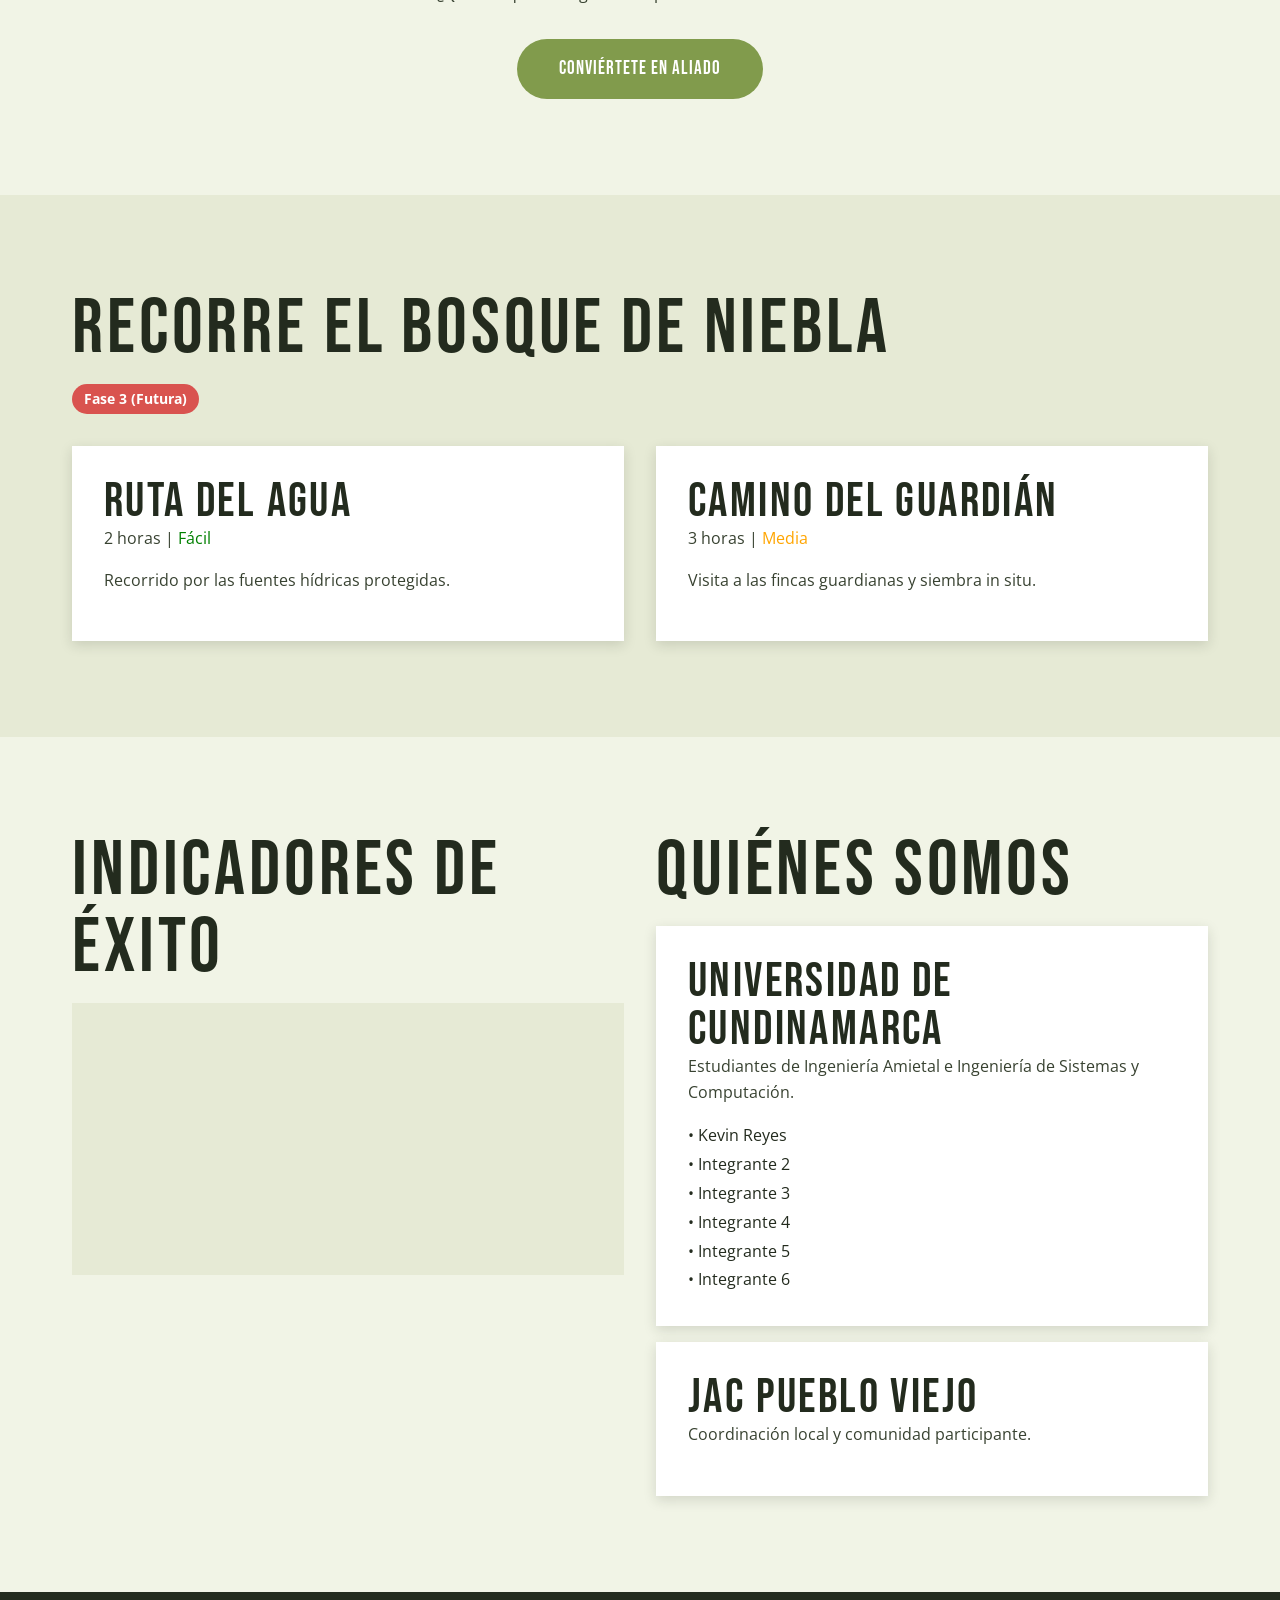
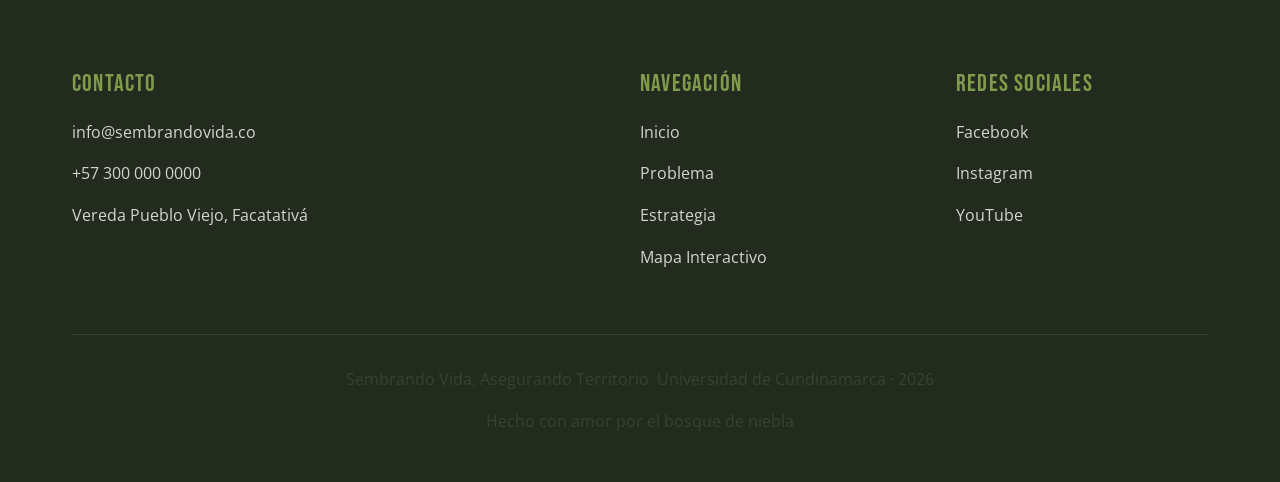
==== commit 3df6ae65: "Revise student program description and add name Updated the description of the students' program and" ====
--- a/index.html
+++ b/index.html
@@ -275,9 +275,9 @@
                 <h2>Quiénes Somos</h2>
                 <div class="card" style="margin-top: 1rem;">
                     <h3><i data-lucide="graduation-cap"></i> Universidad de Cundinamarca</h3>
-                    <p class="text-muted">Estudiantes de Ingeniería de Sistemas y Computación.</p>
+                    <p class="text-muted">Estudiantes de Ingeniería Amietal e Ingeniería de Sistemas y Computación.</p>
                     <ul style="margin-top: 1rem; list-style-type: none; line-height: 1.8;">
-                        <li>• Integrante 1</li>
+                        <li>• Kevin Reyes</li>
                         <li>• Integrante 2</li>
                         <li>• Integrante 3</li>
                         <li>• Integrante 4</li>
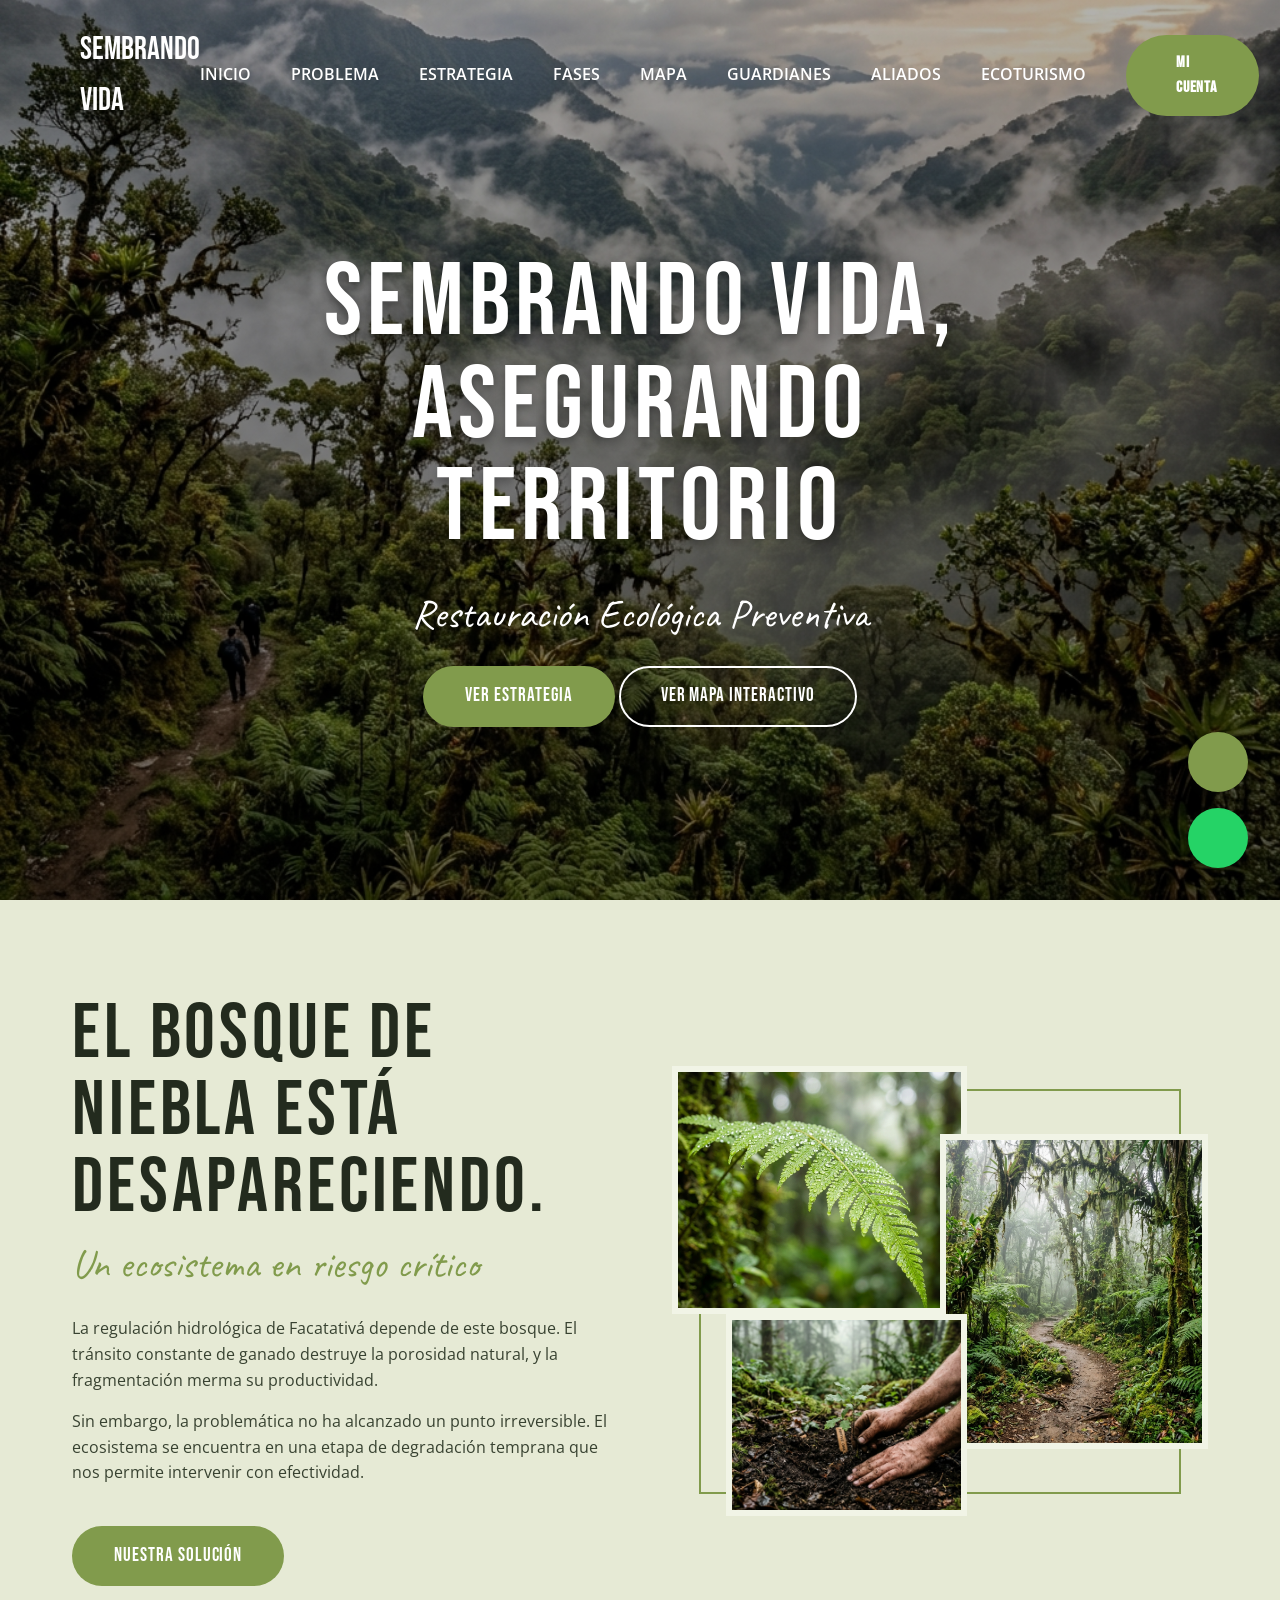
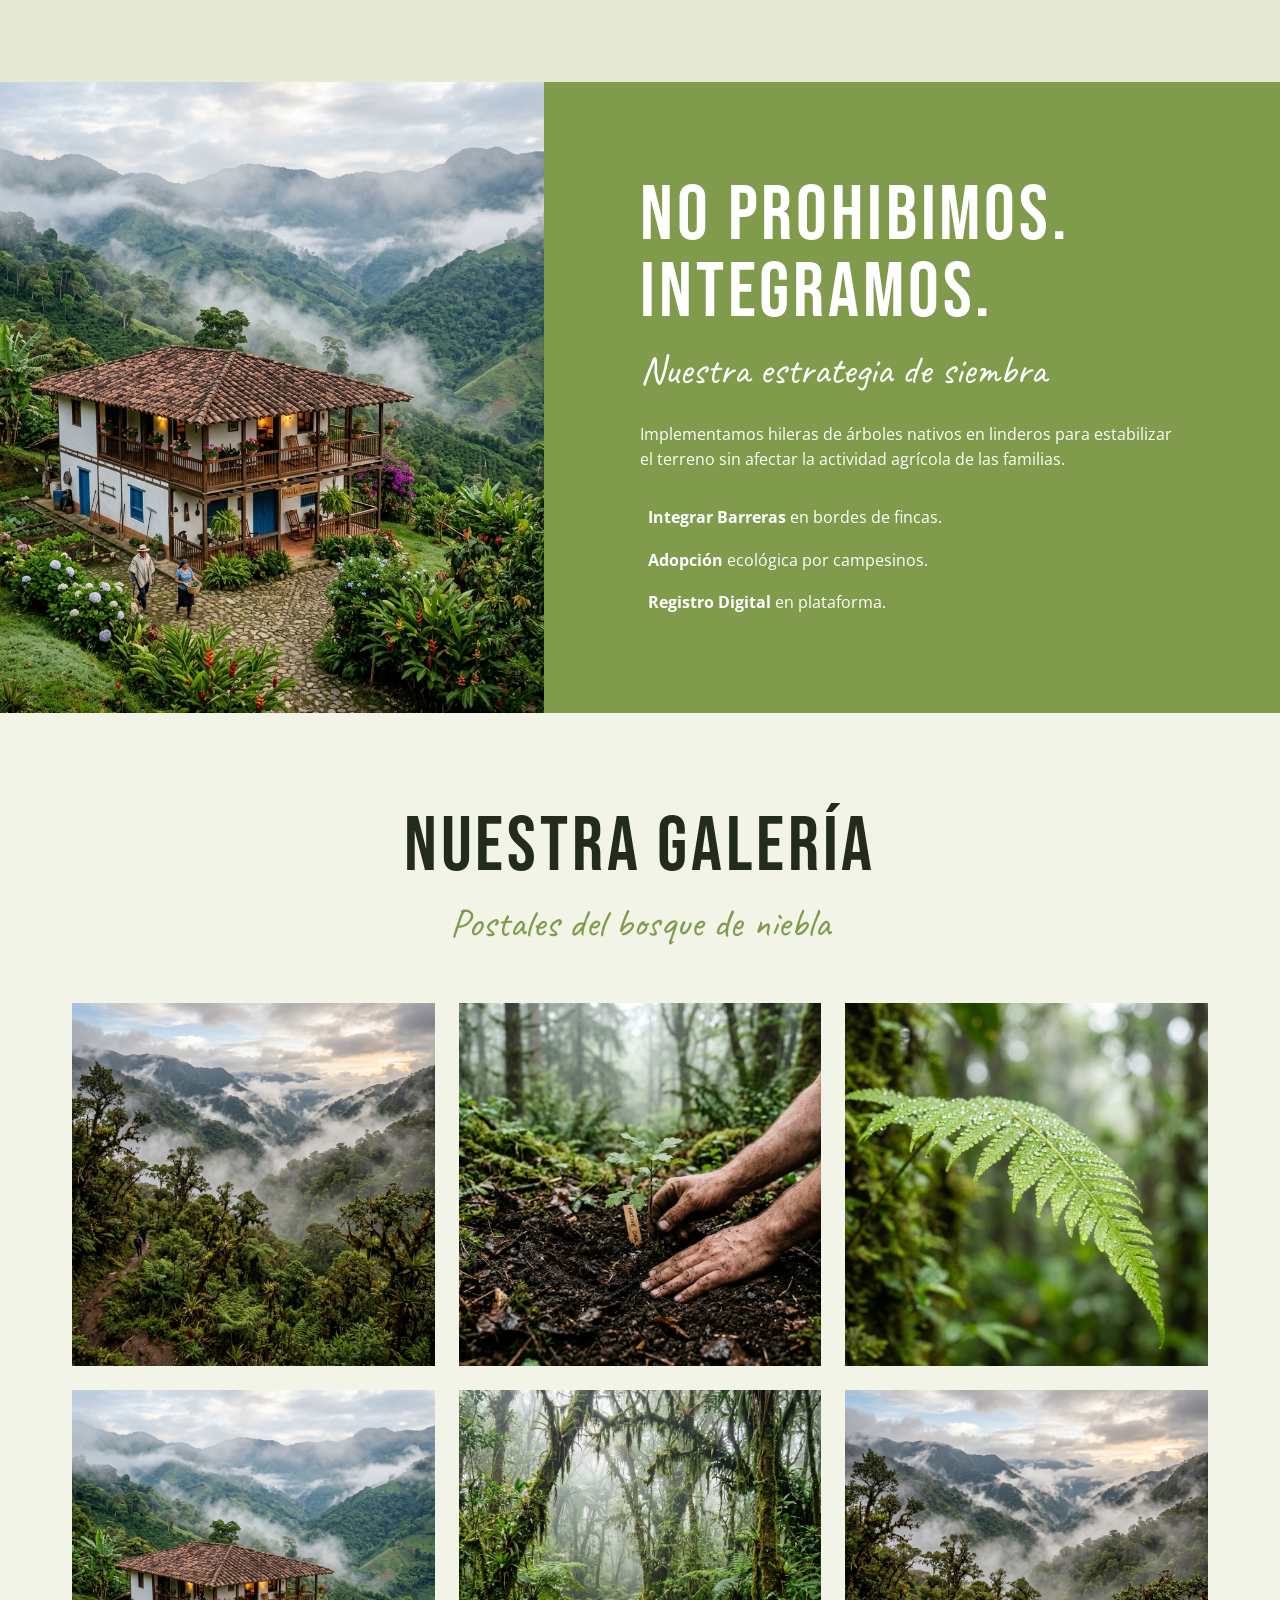
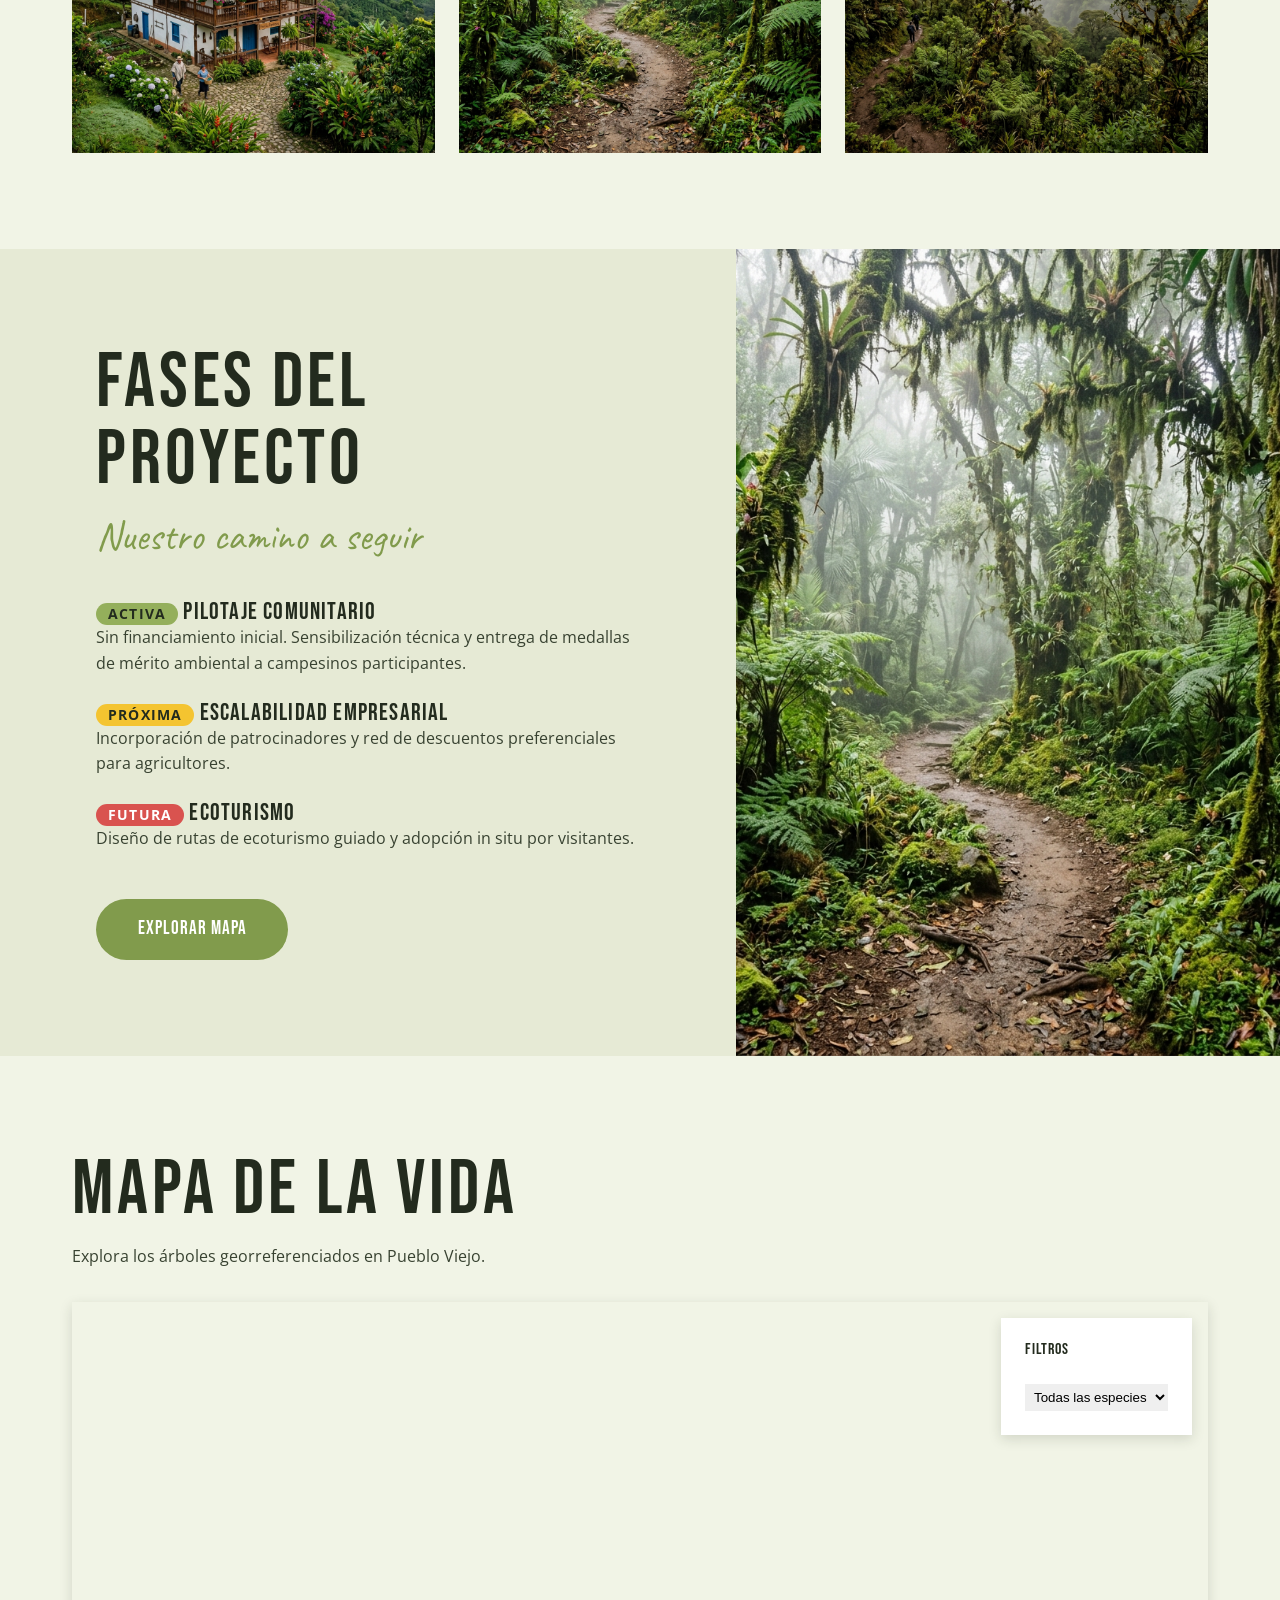
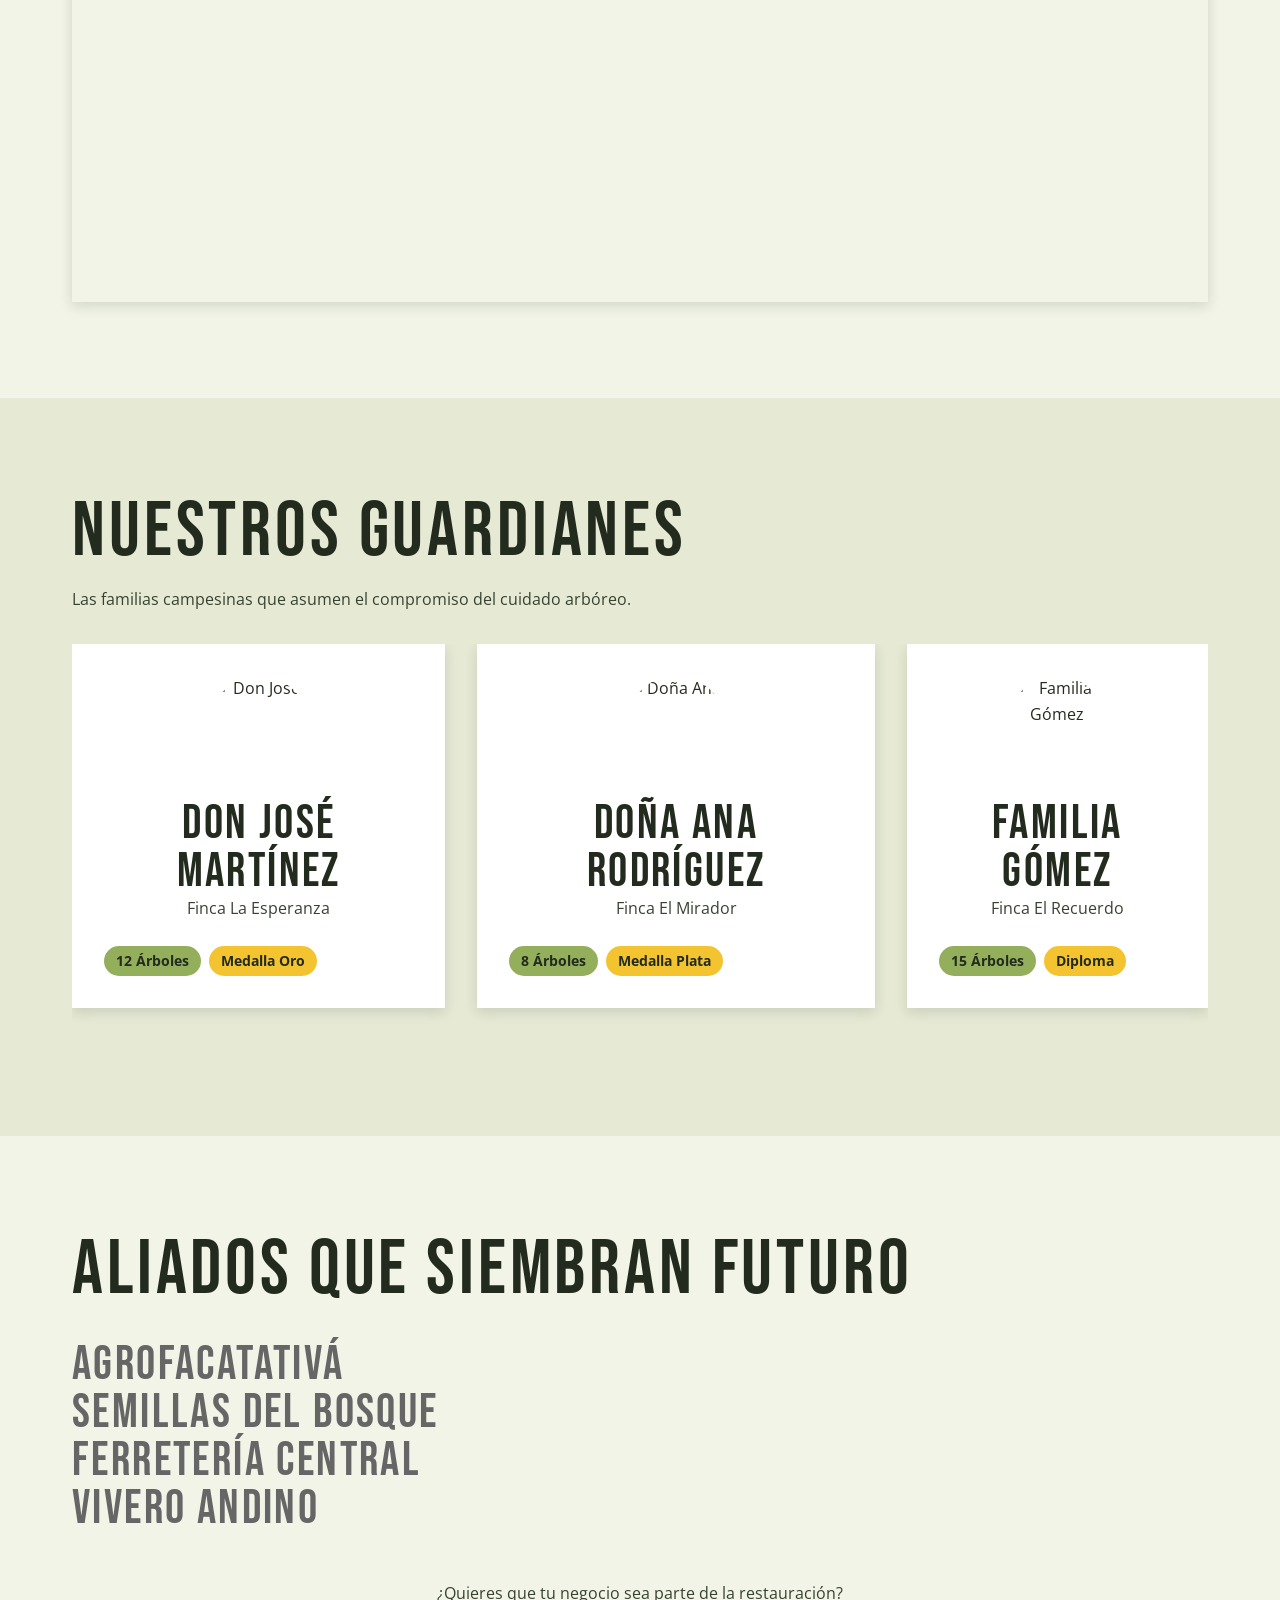
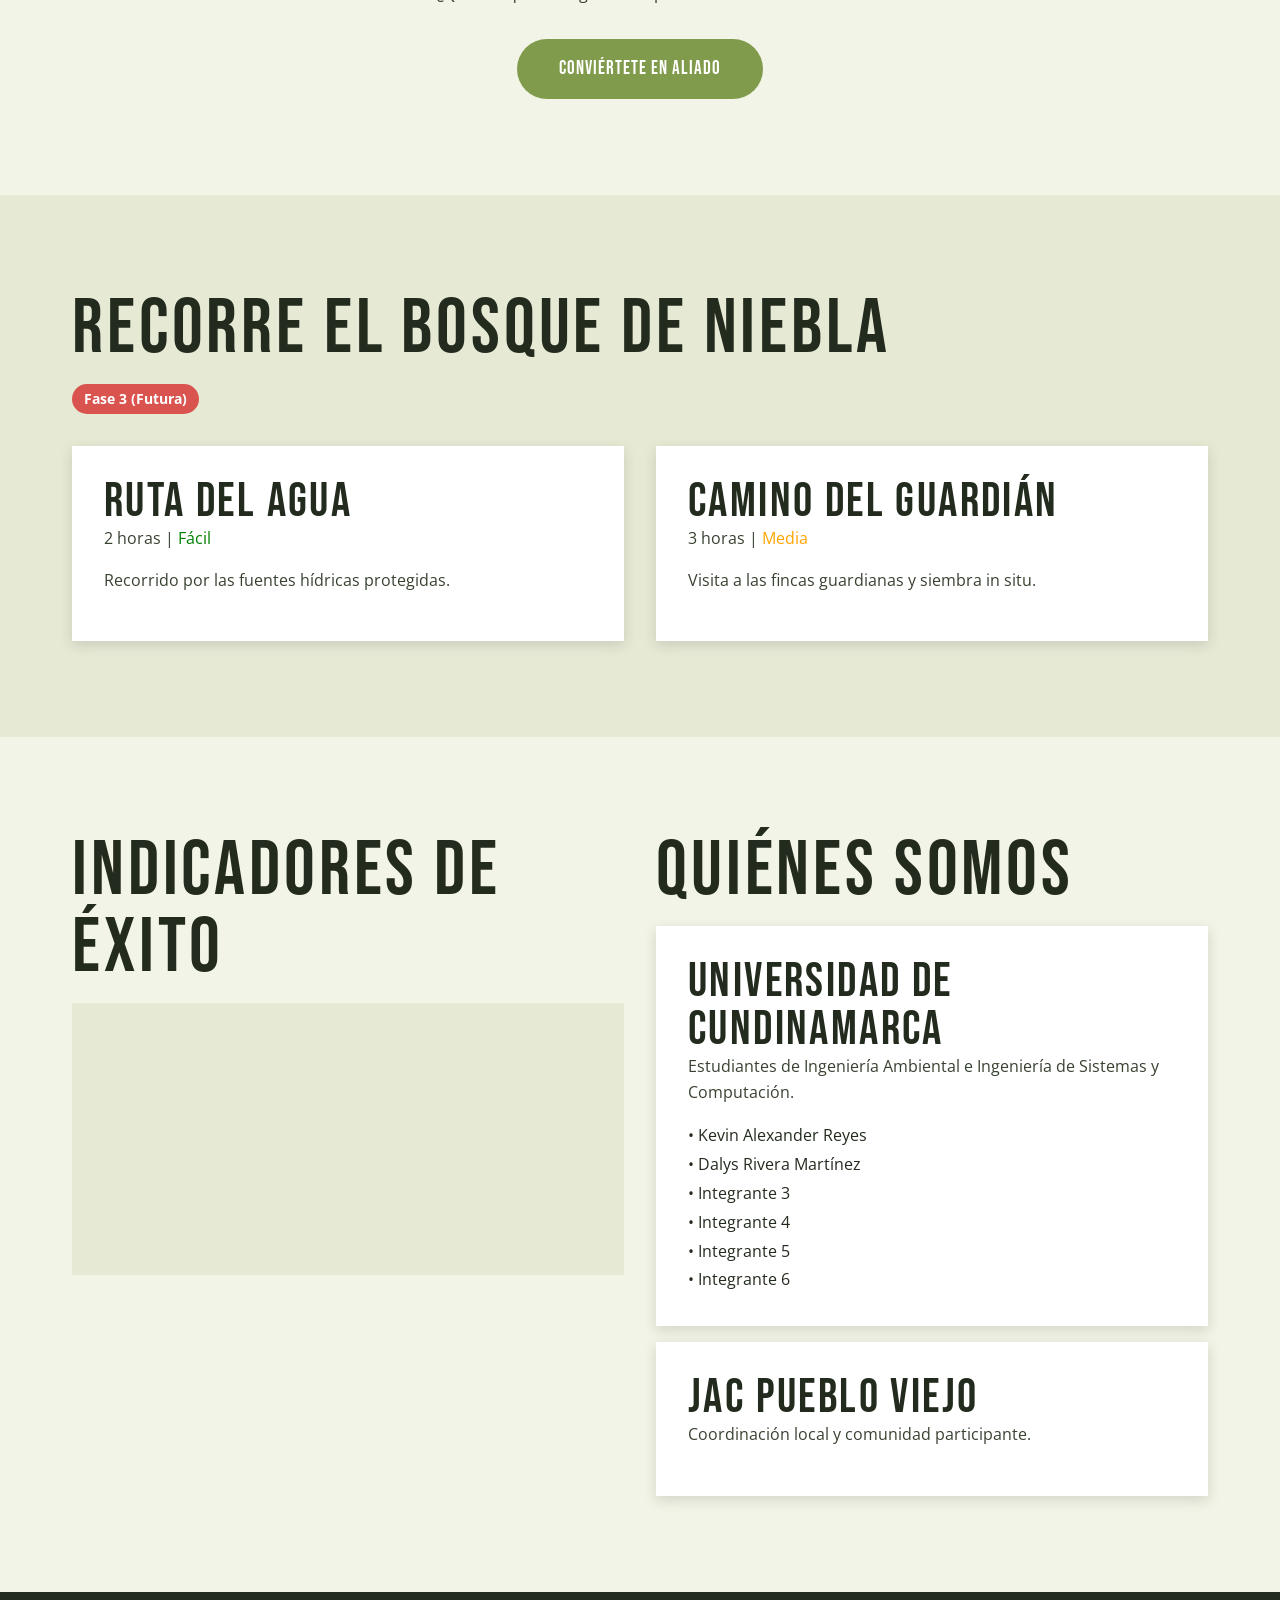
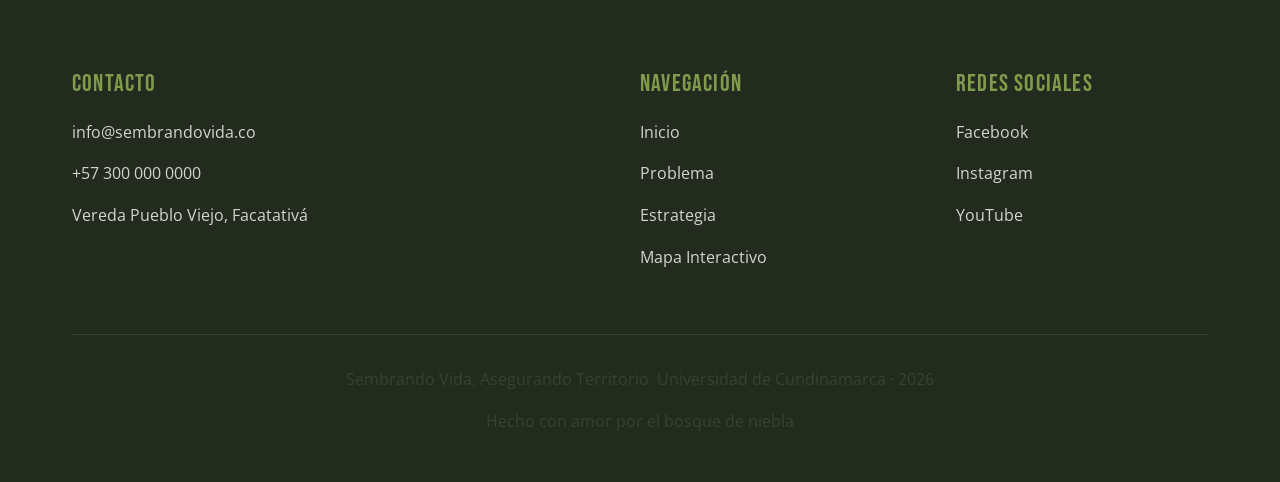
==== commit 820be67b: "Update team member names and program descriptions" ====
--- a/index.html
+++ b/index.html
@@ -275,10 +275,10 @@
                 <h2>Quiénes Somos</h2>
                 <div class="card" style="margin-top: 1rem;">
                     <h3><i data-lucide="graduation-cap"></i> Universidad de Cundinamarca</h3>
-                    <p class="text-muted">Estudiantes de Ingeniería Amietal e Ingeniería de Sistemas y Computación.</p>
+                    <p class="text-muted">Estudiantes de Ingeniería Ambiental e Ingeniería de Sistemas y Computación.</p>
                     <ul style="margin-top: 1rem; list-style-type: none; line-height: 1.8;">
-                        <li>• Kevin Reyes</li>
-                        <li>• Integrante 2</li>
+                        <li>• Kevin Alexander Reyes</li>
+                        <li>• Dalys Rivera Martínez</li>
                         <li>• Integrante 3</li>
                         <li>• Integrante 4</li>
                         <li>• Integrante 5</li>
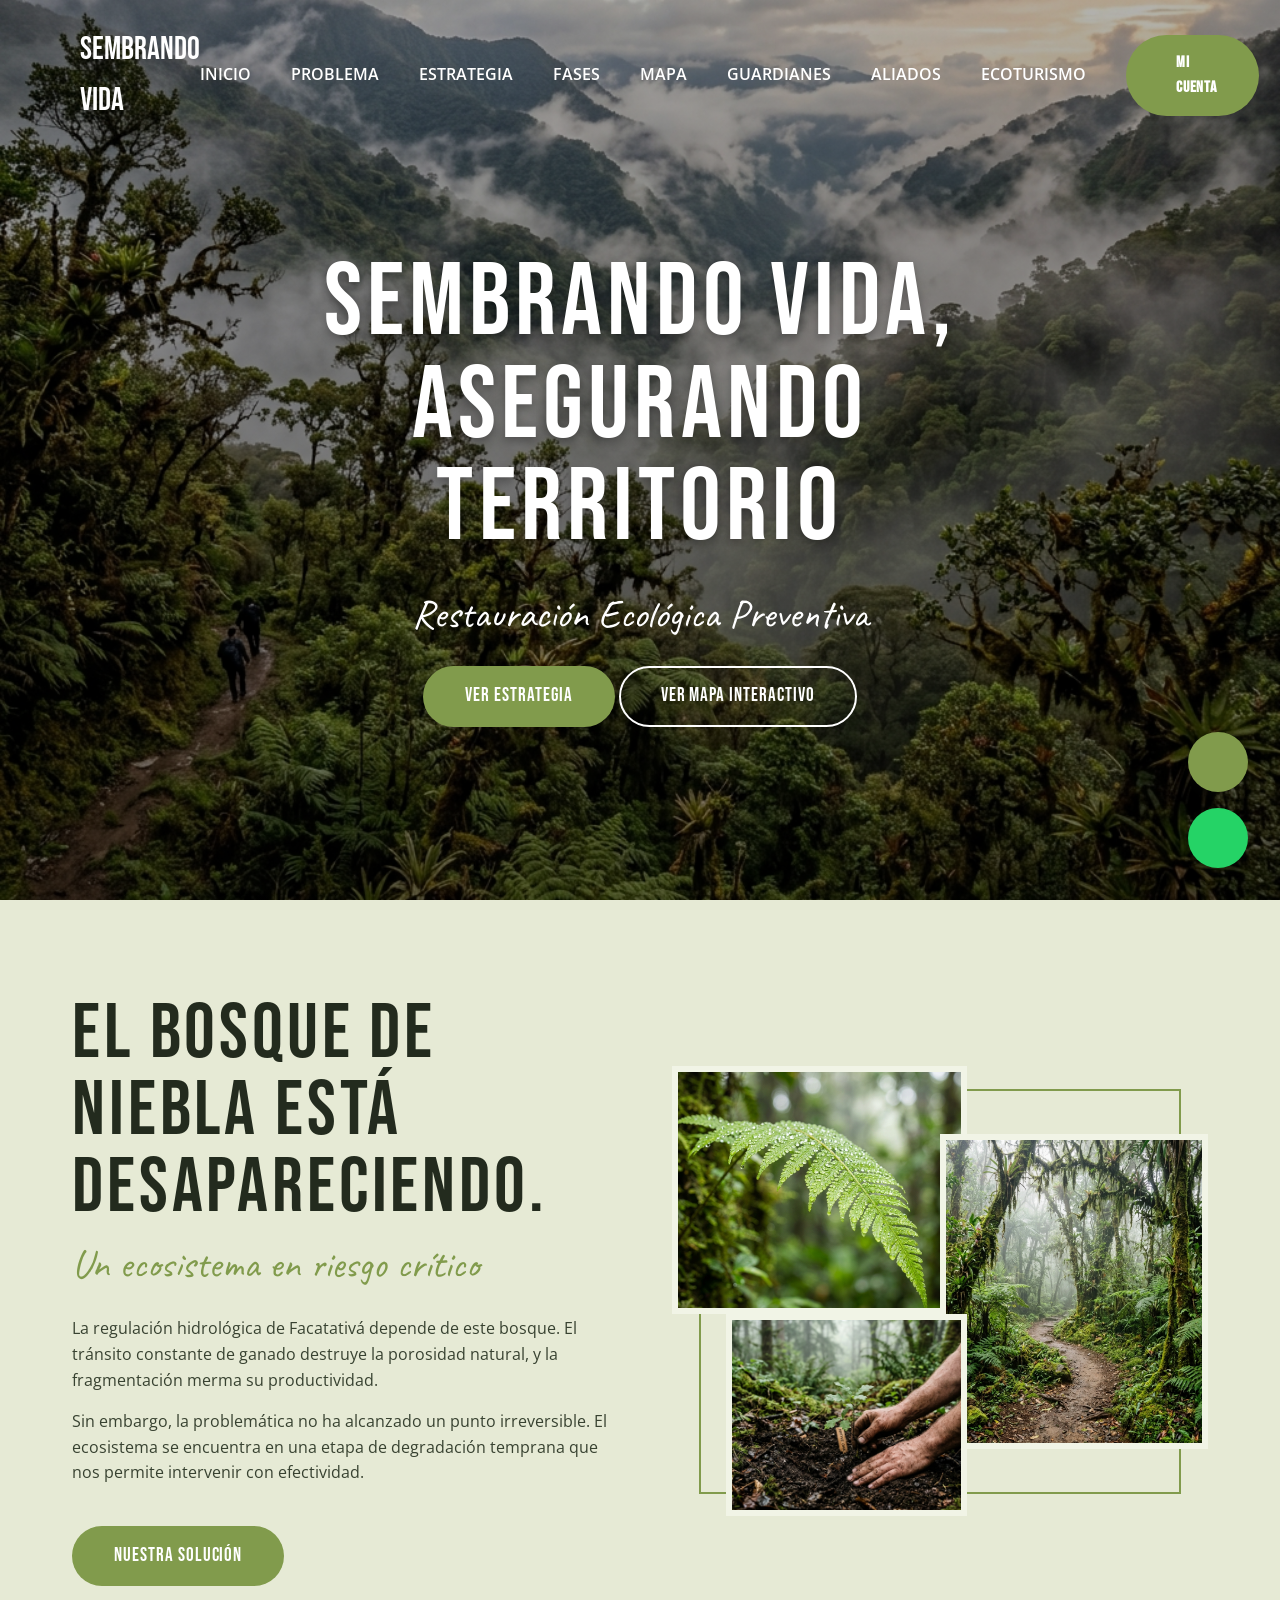
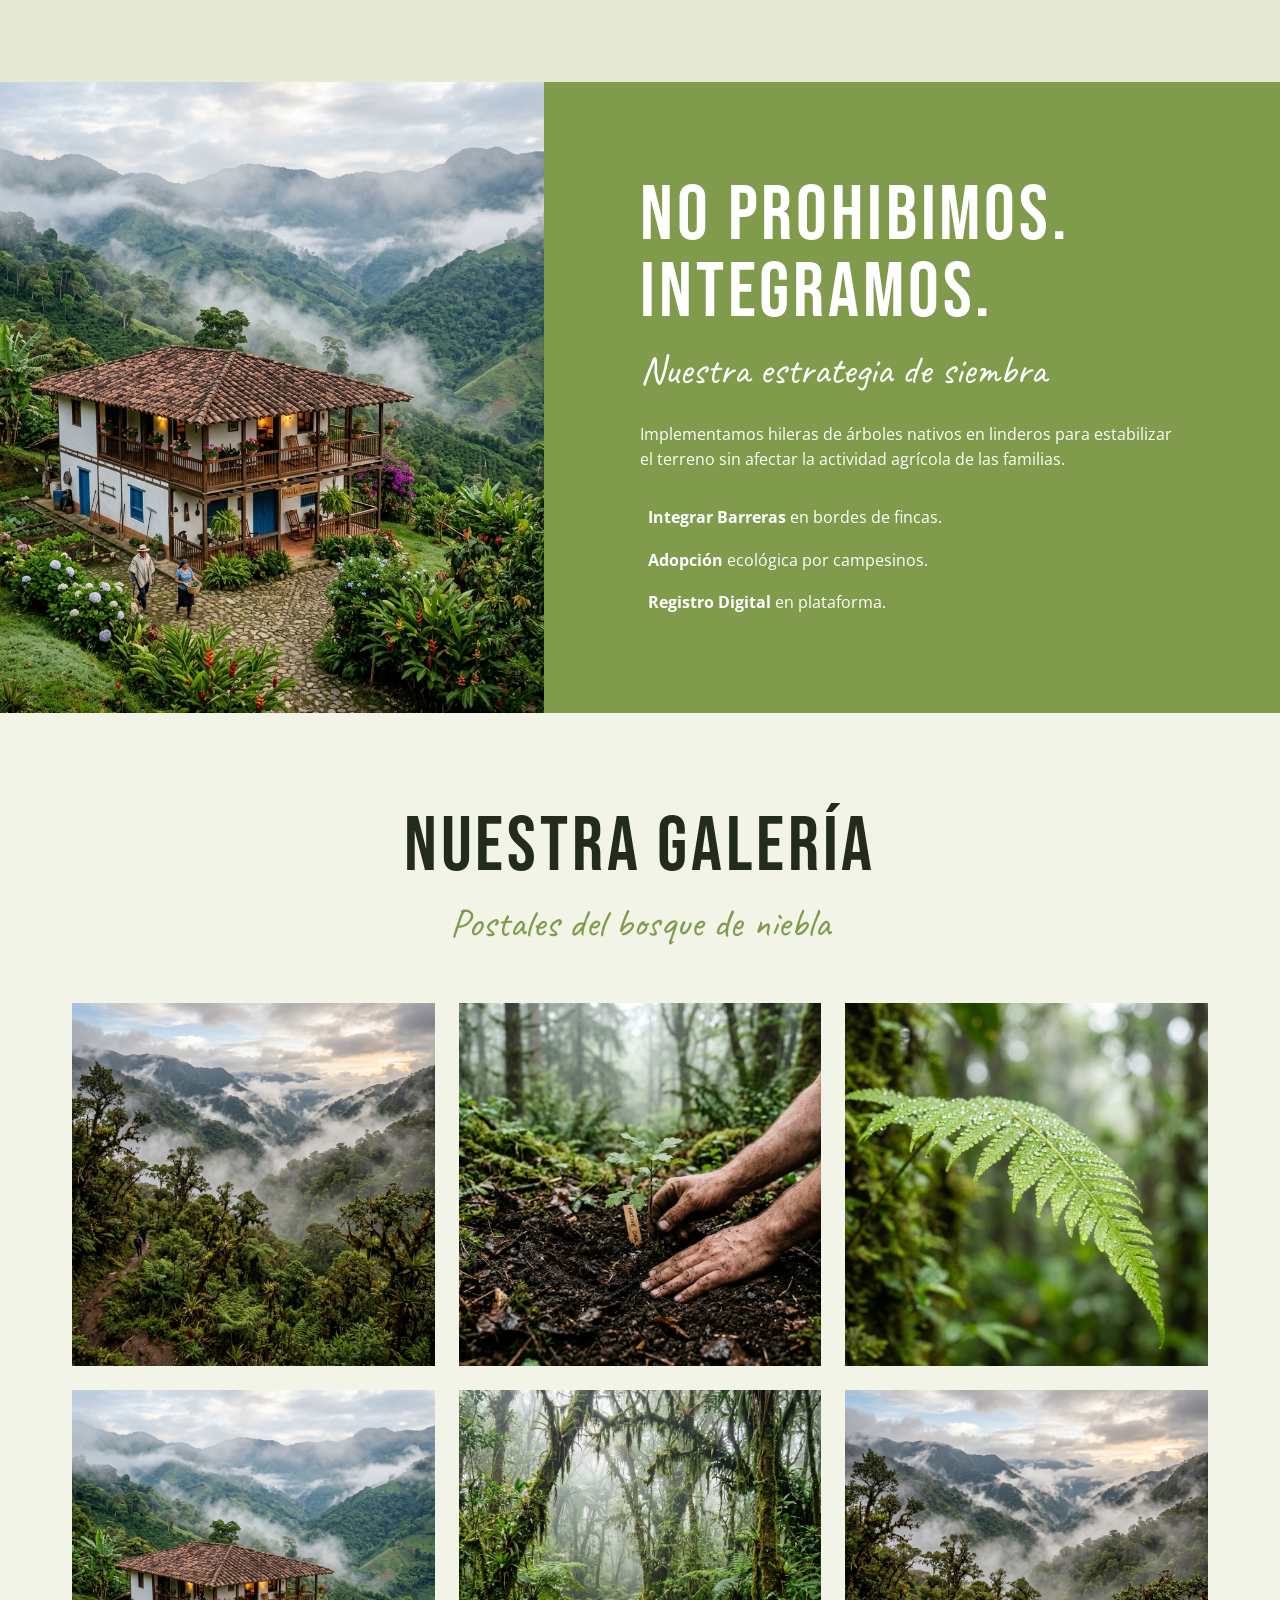
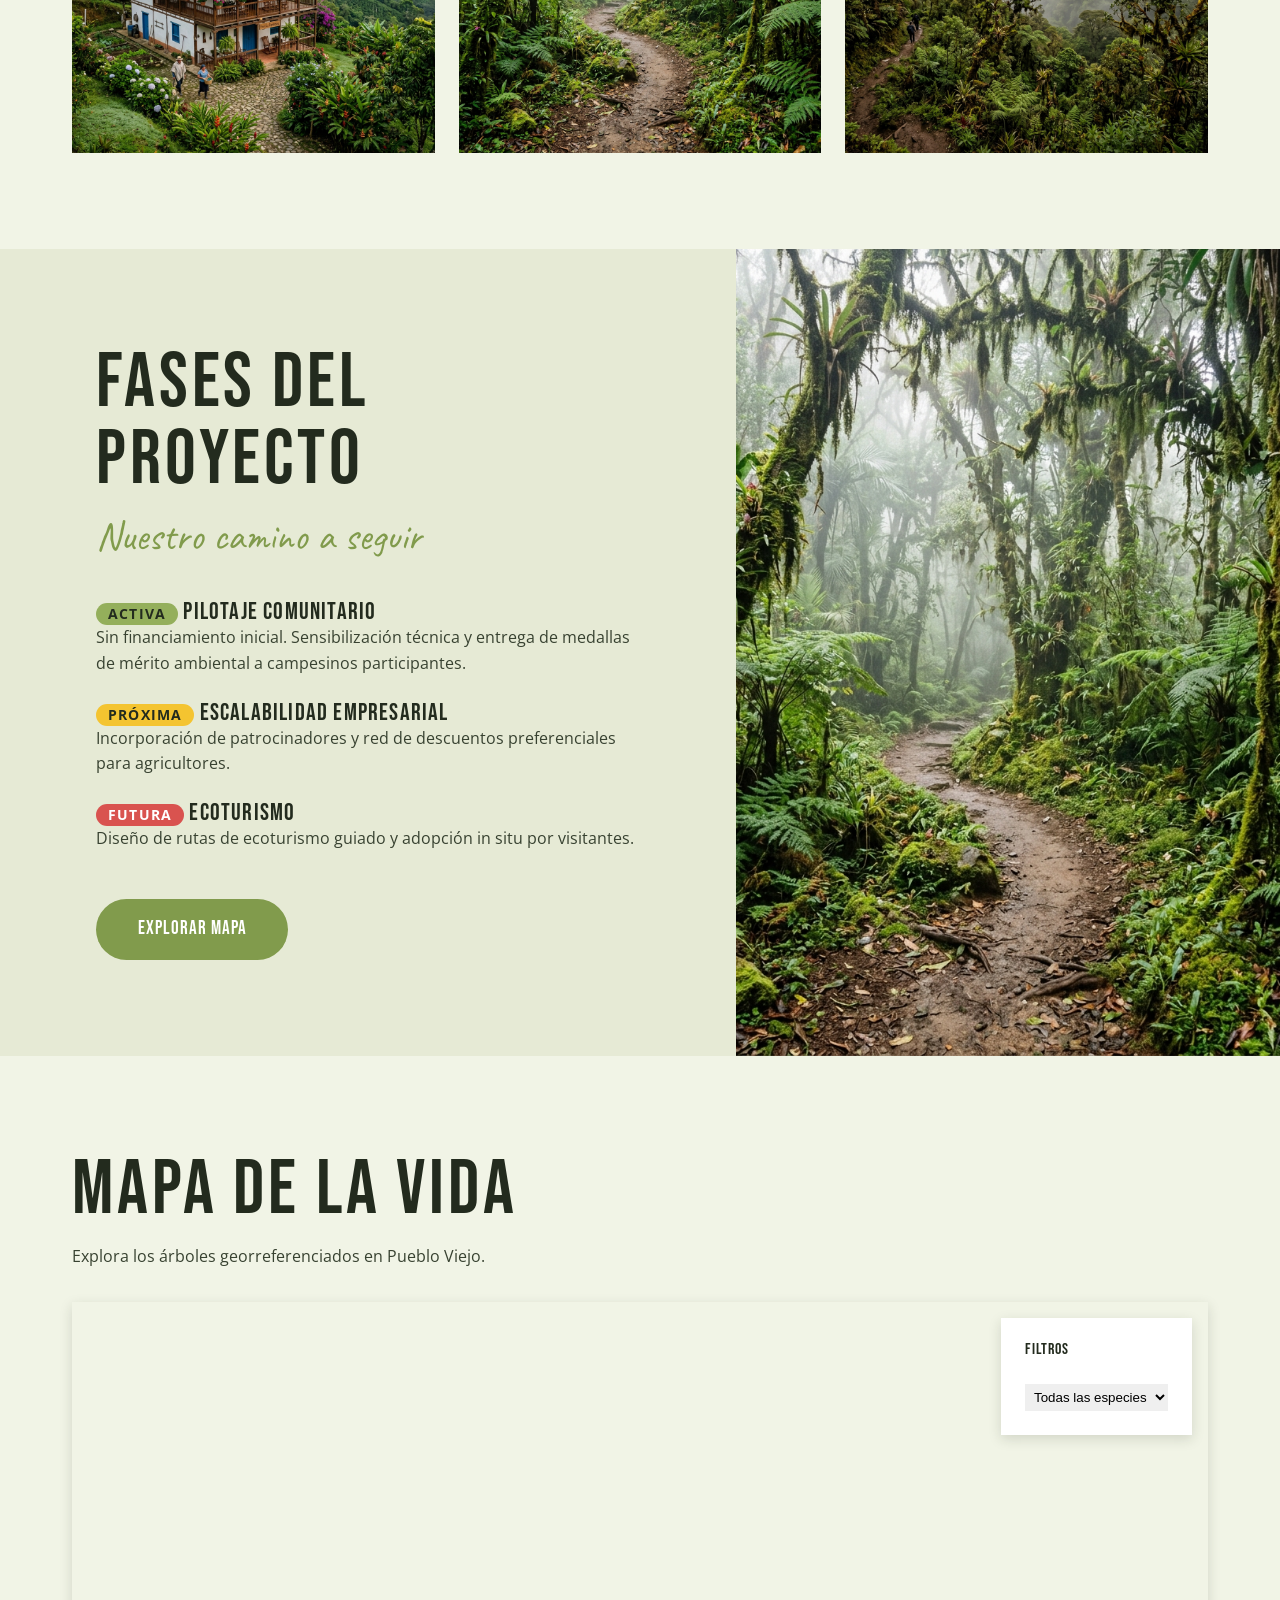
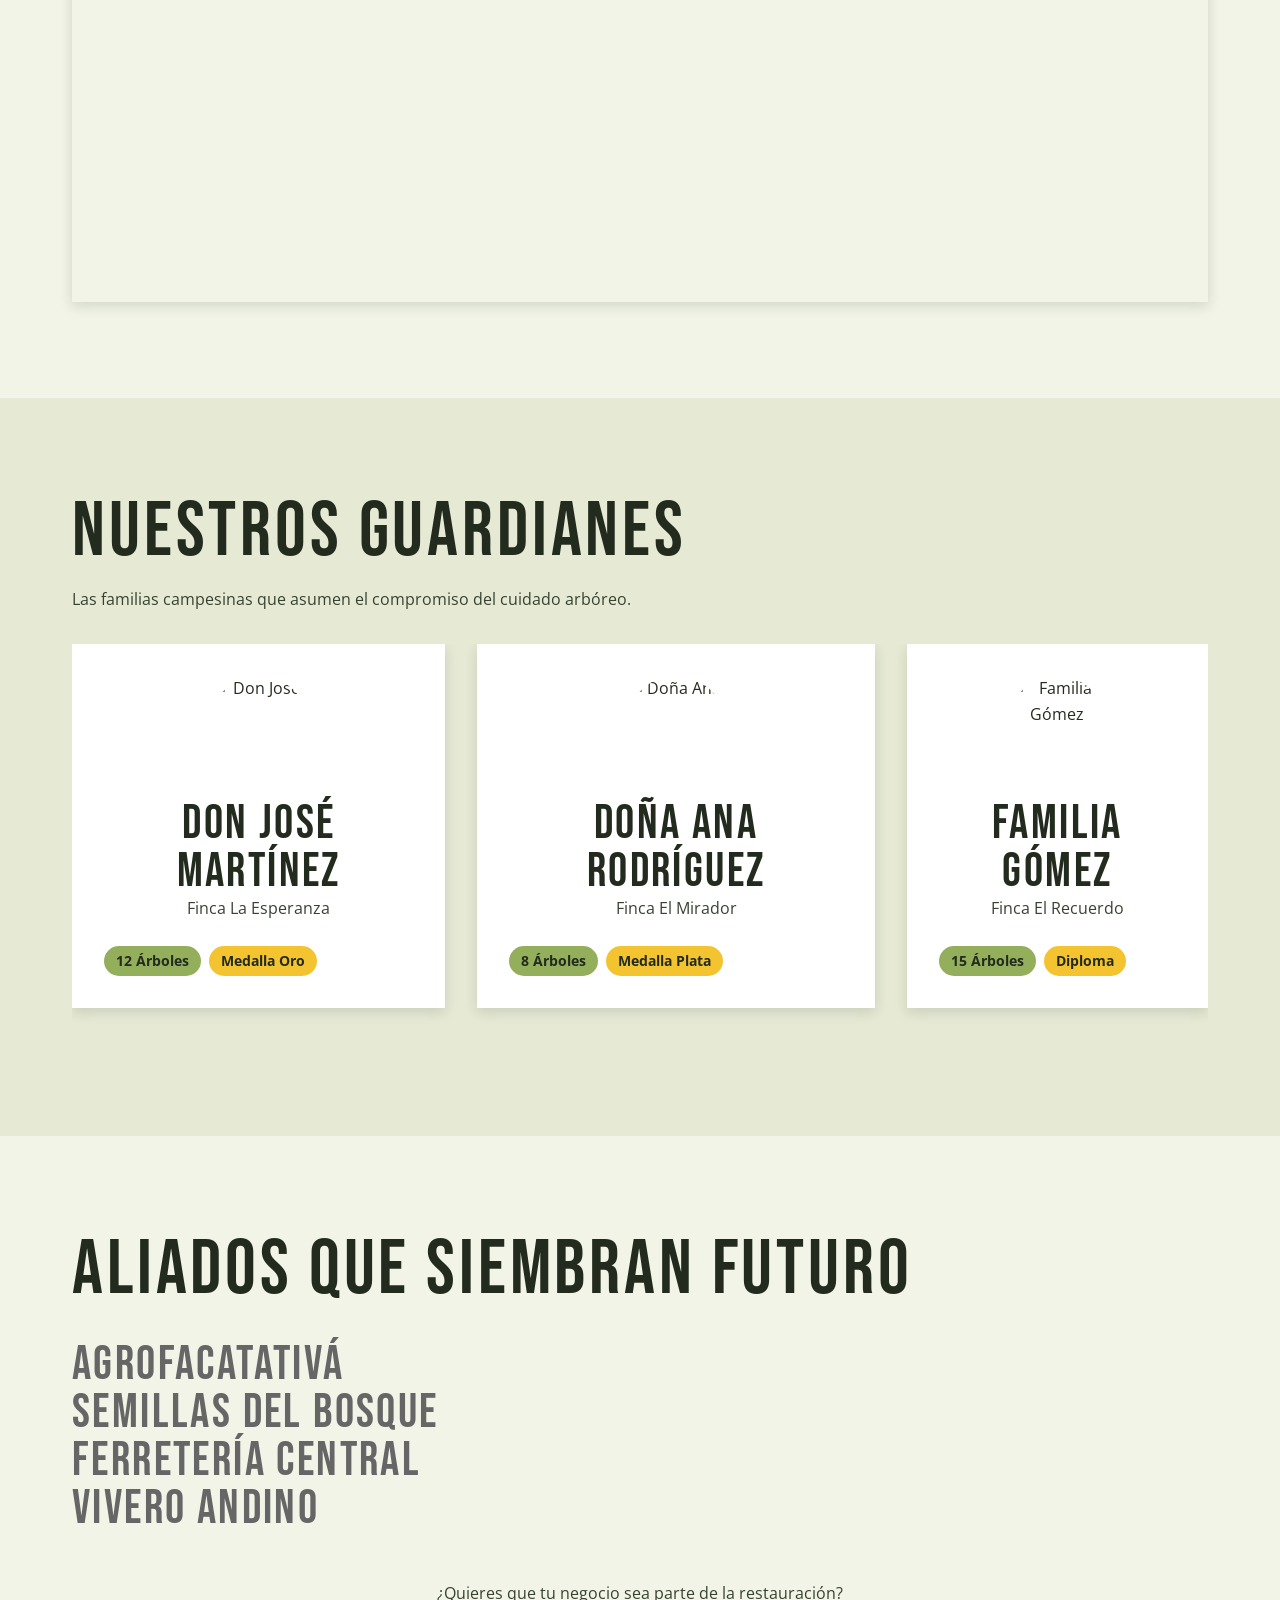
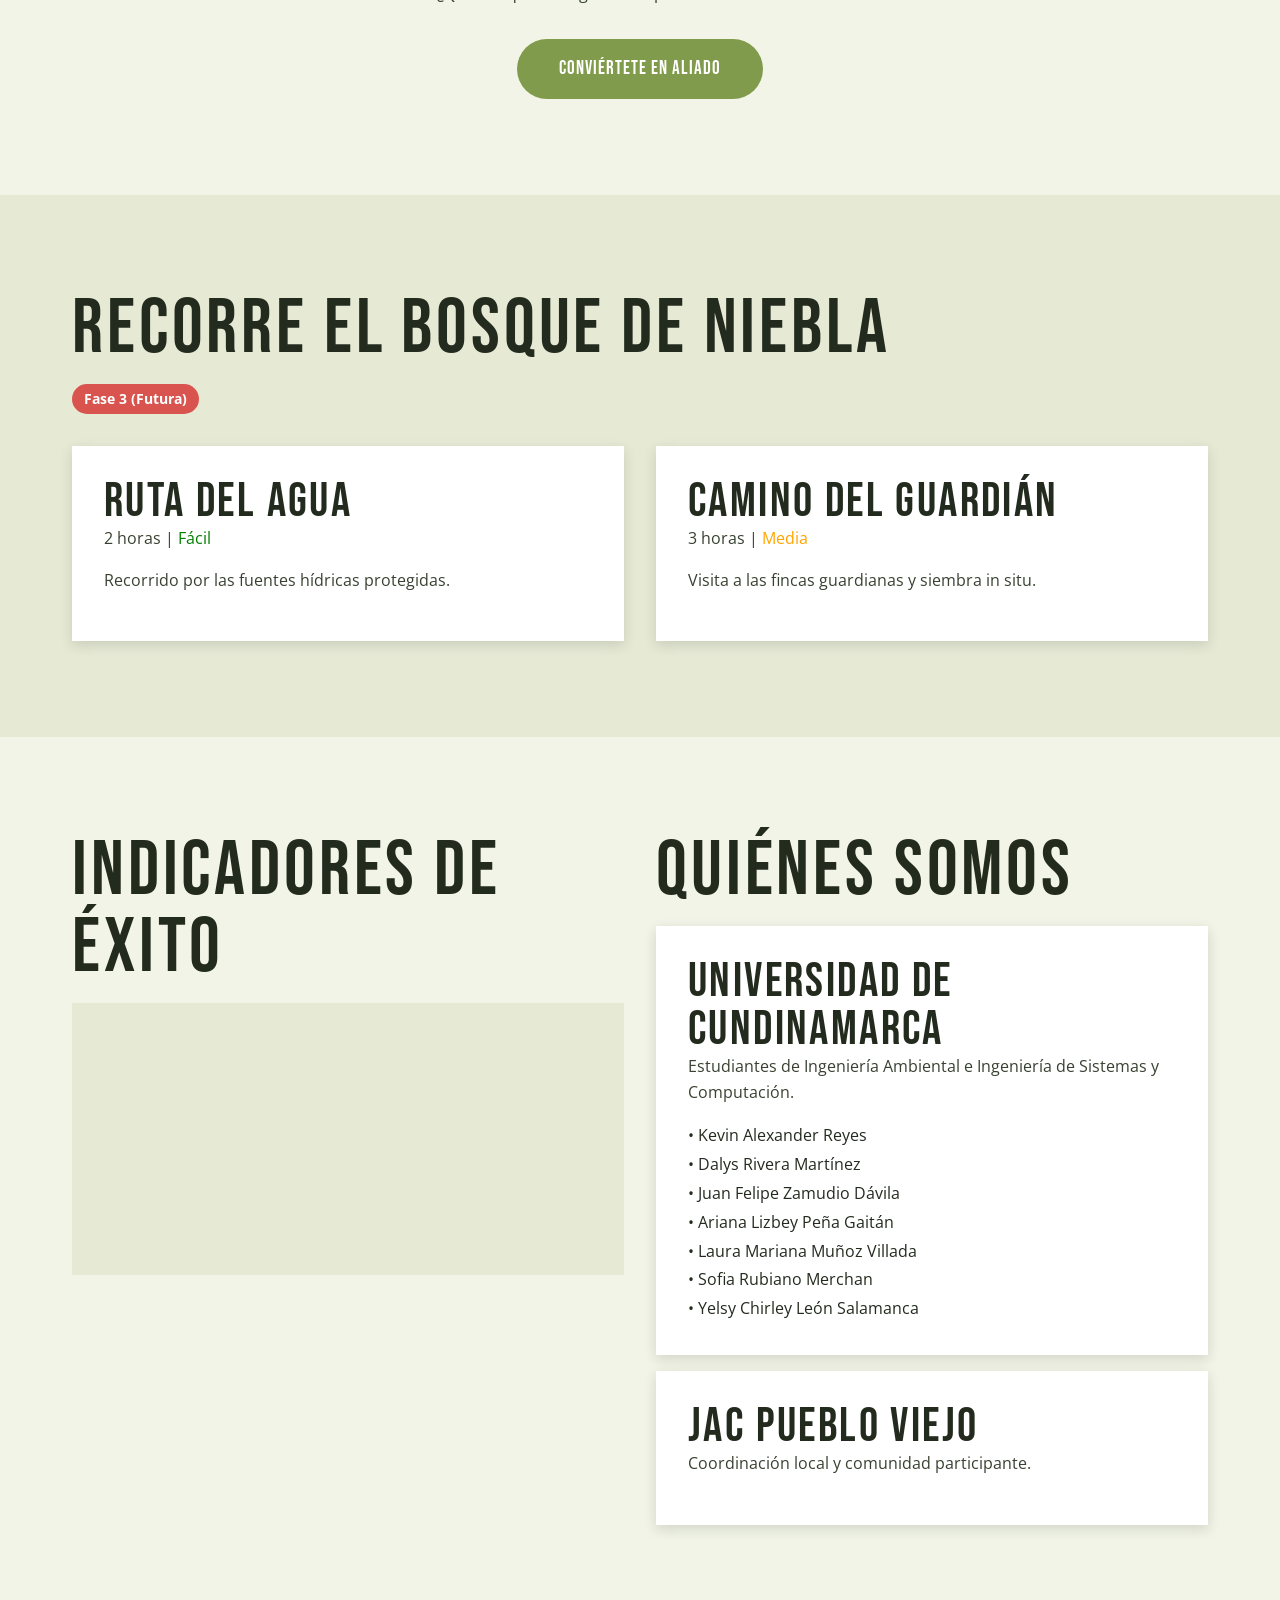
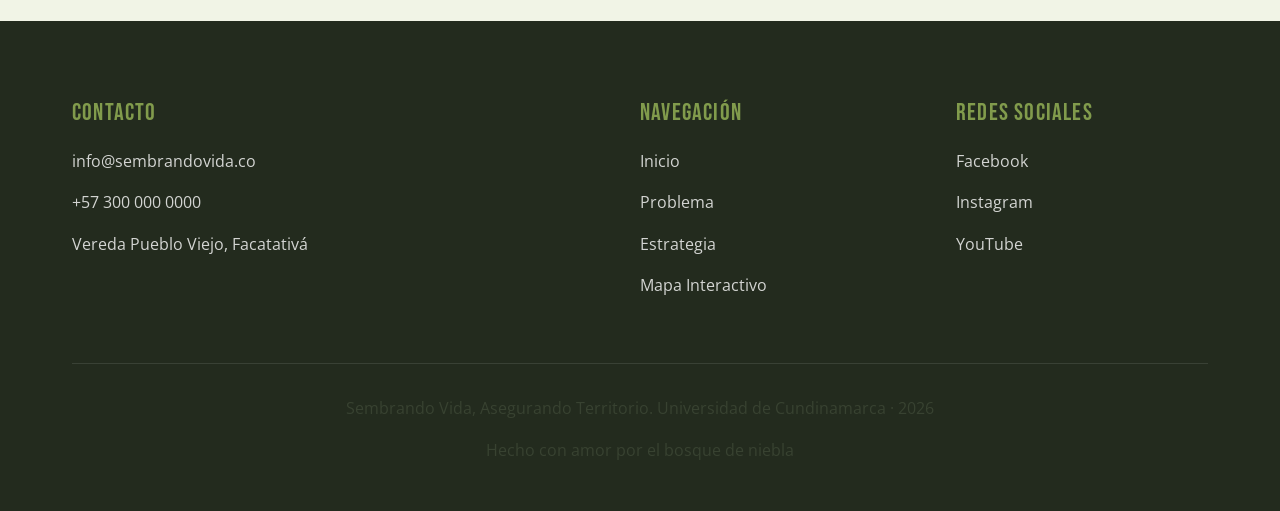
==== commit 38eaa6e1: "Update team members in index.html" ====
--- a/index.html
+++ b/index.html
@@ -279,10 +279,11 @@
                     <ul style="margin-top: 1rem; list-style-type: none; line-height: 1.8;">
                         <li>• Kevin Alexander Reyes</li>
                         <li>• Dalys Rivera Martínez</li>
-                        <li>• Integrante 3</li>
-                        <li>• Integrante 4</li>
-                        <li>• Integrante 5</li>
-                        <li>• Integrante 6</li>
+                        <li>• Juan Felipe Zamudio Dávila </li>
+                        <li>• Ariana Lizbey Peña Gaitán </li>
+                        <li>• Laura Mariana Muñoz Villada </li>
+                        <li>• Sofia Rubiano Merchan </li>
+                        <li>• Yelsy Chirley León Salamanca</li>
                     </ul>
                 </div>
                 <div class="card" style="margin-top: 1rem;">
